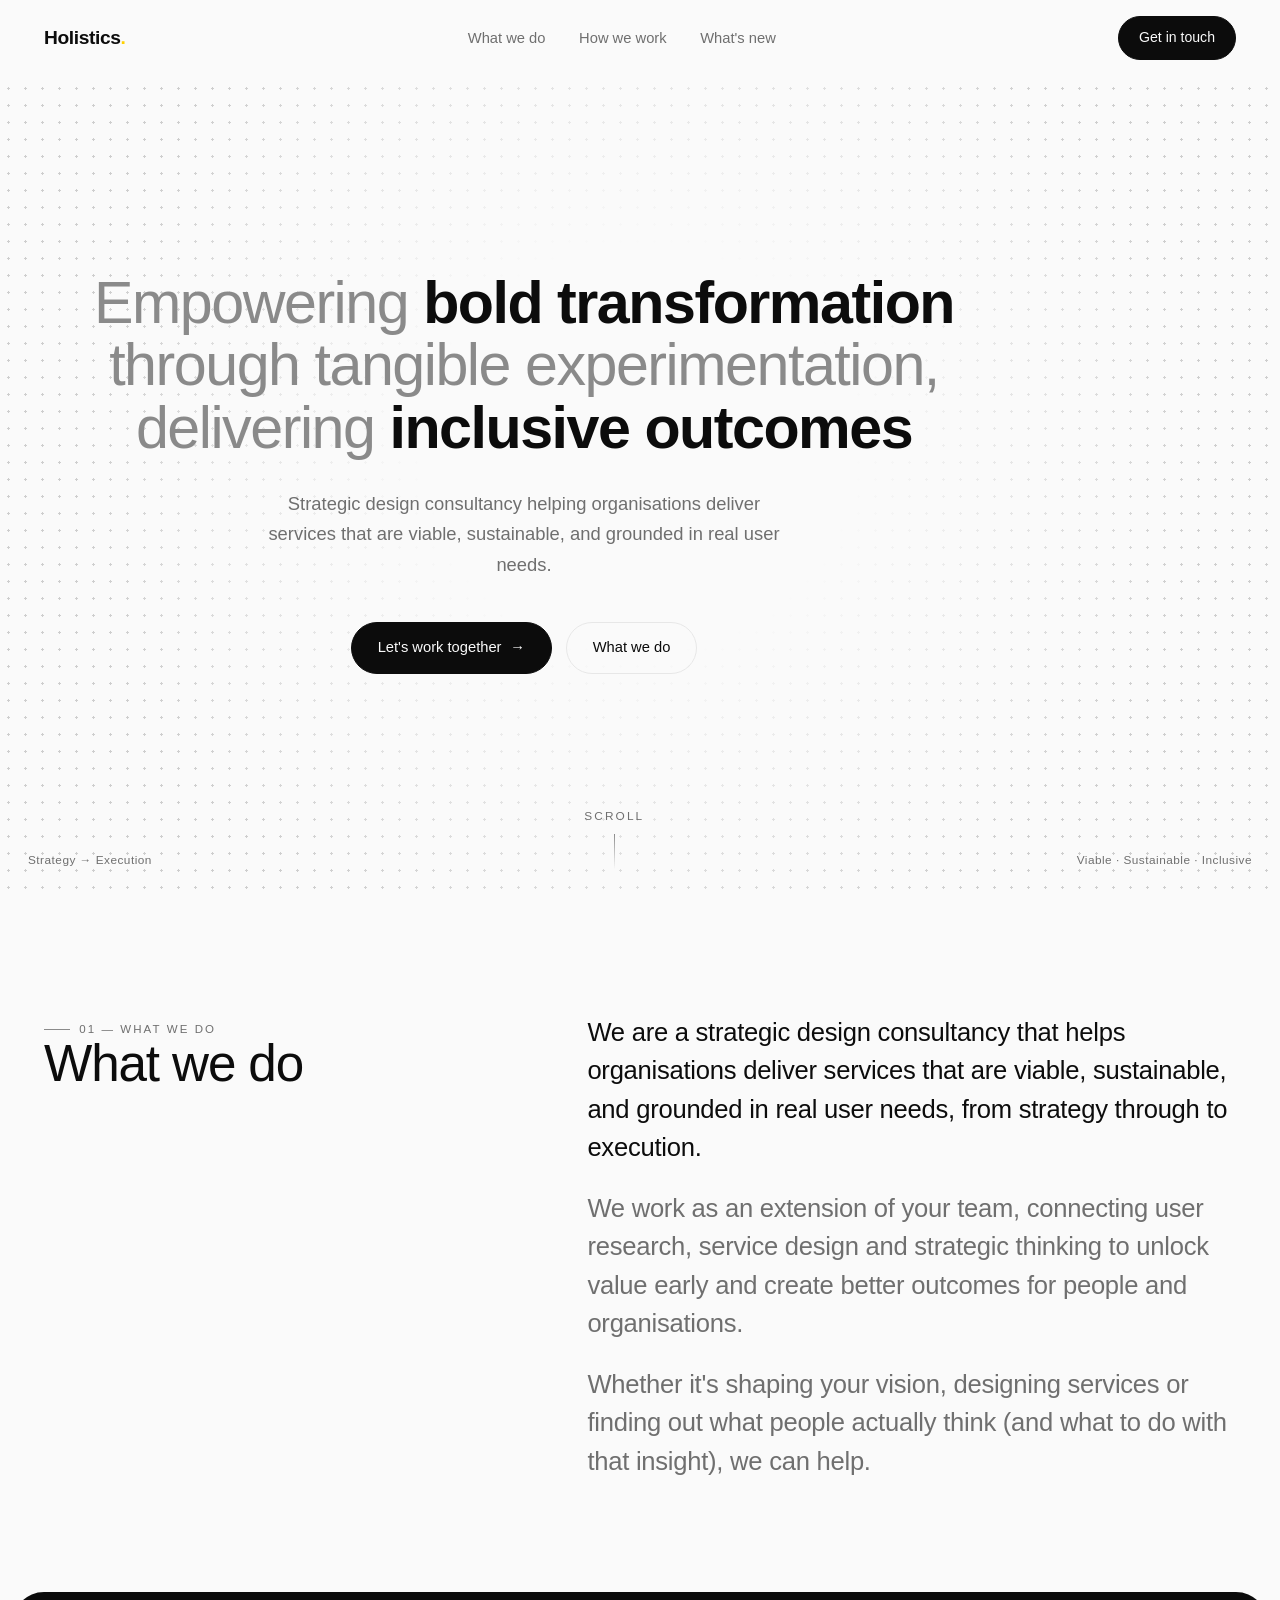
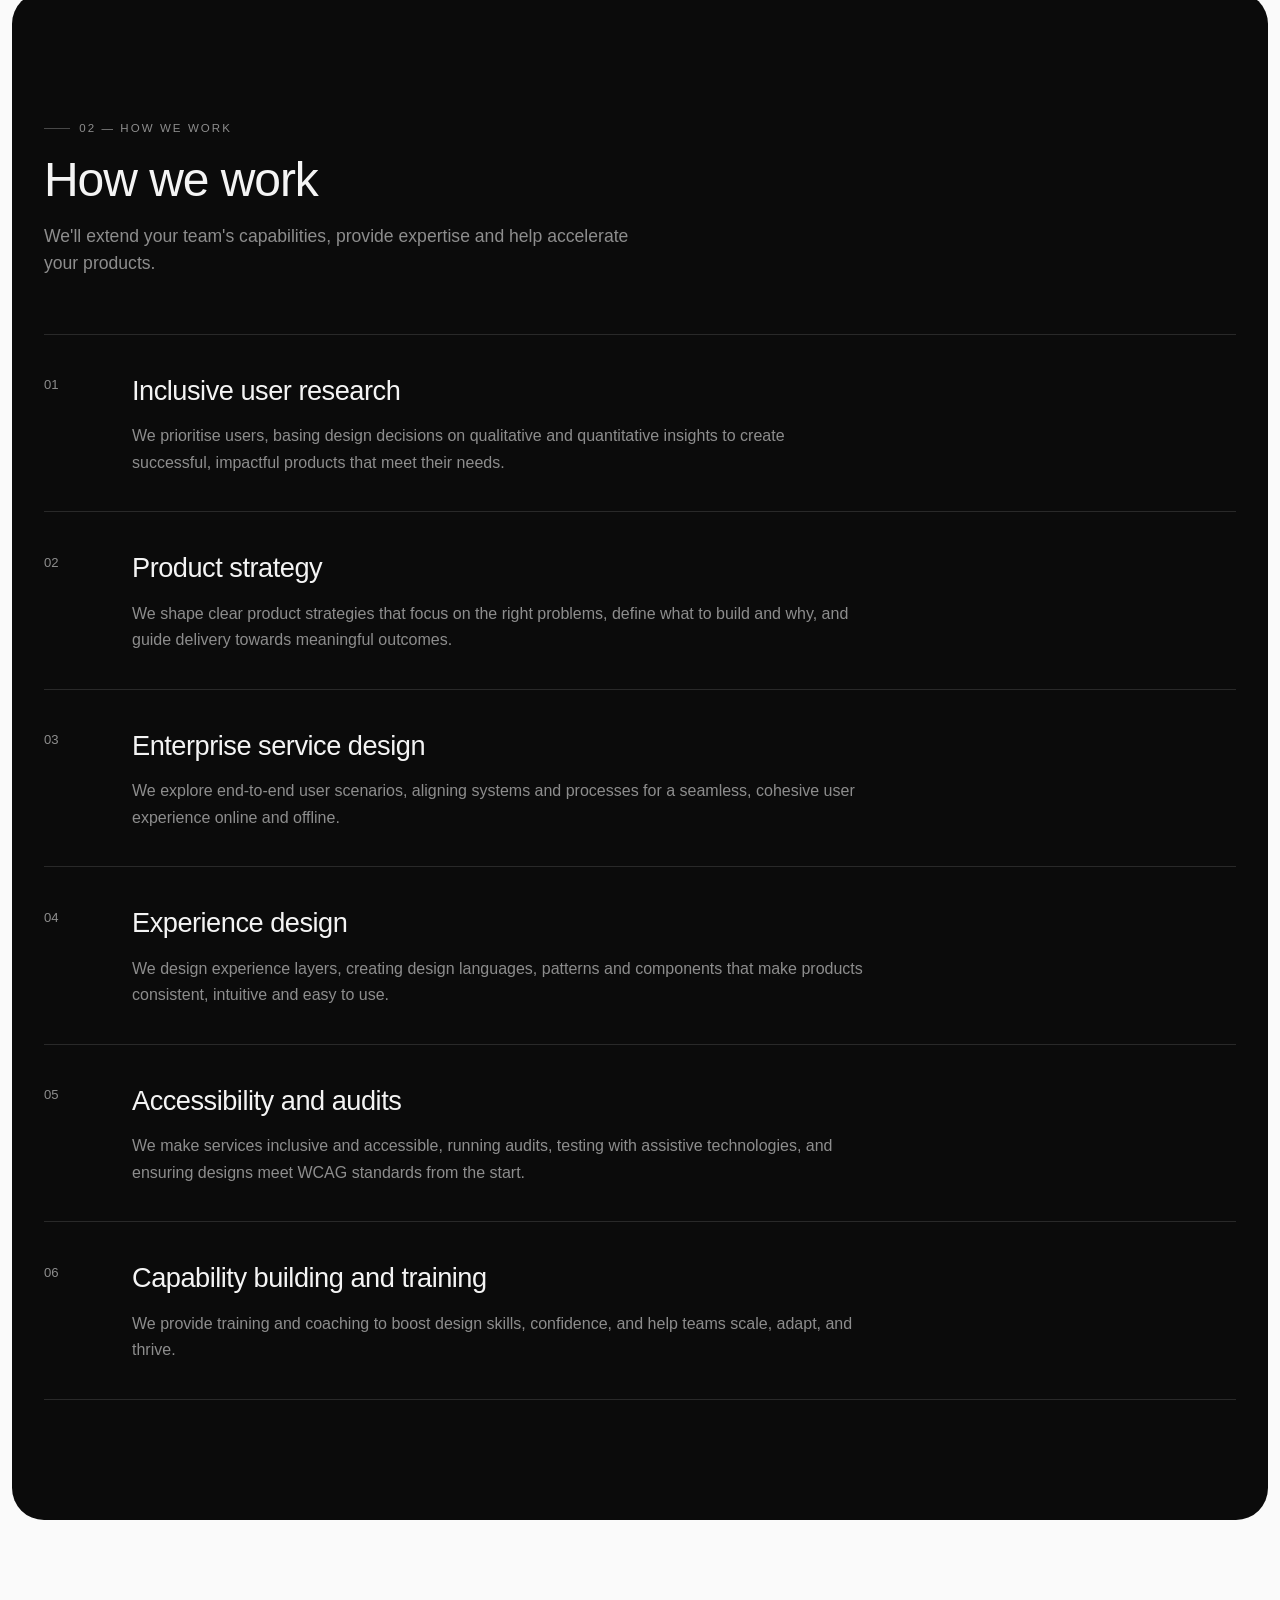
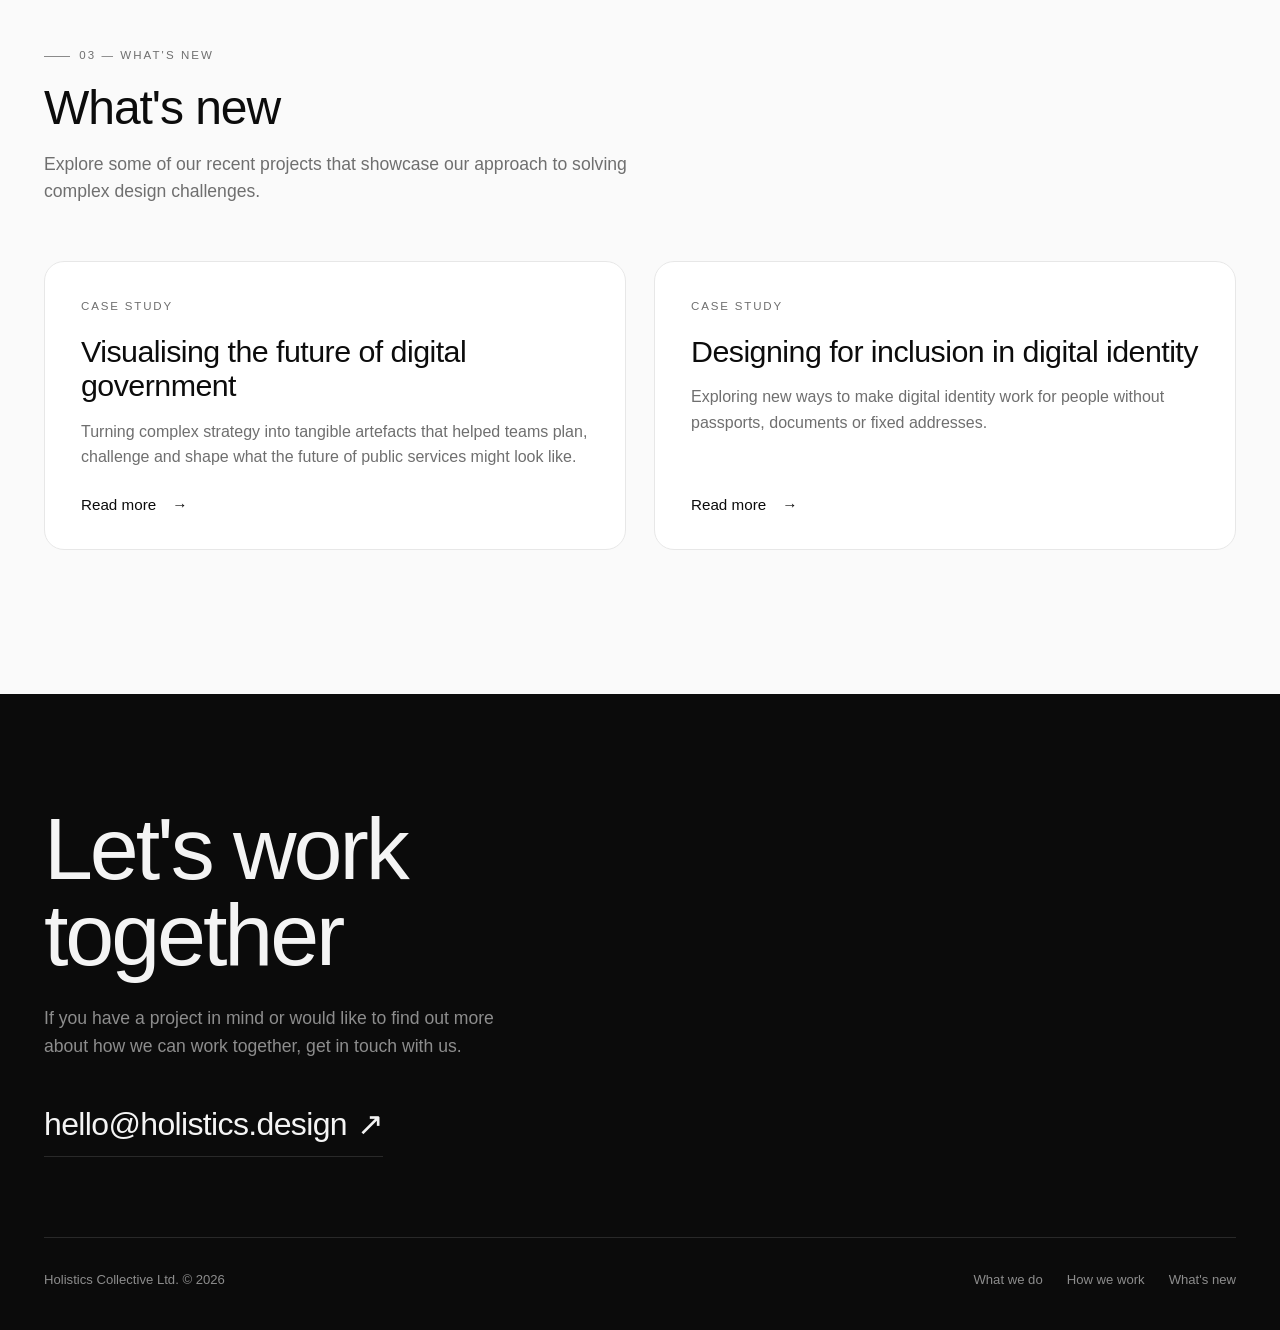
==== index.html @ 6226912d "Improve accessibility to WCAG 2.1 AA - Add main landmark and skip-to-content link; label primary/mob" ====
<!DOCTYPE html>
<html lang="en">
<head>
    <meta charset="UTF-8">
    <meta name="viewport" content="width=device-width, initial-scale=1.0">
    <title>Holistics - Strategic Design Consultancy</title>
    <meta name="description" content="Empowering bold transformation through tangible experimentation, delivering inclusive outcomes. Strategic design consultancy helping organisations deliver viable, sustainable services.">
    <meta name="author" content="Holistics">

    <meta property="og:title" content="Holistics - Strategic Design Consultancy">
    <meta property="og:description" content="Empowering bold transformation through tangible experimentation, delivering inclusive outcomes.">
    <meta property="og:type" content="website">

    <script>document.documentElement.classList.add('js');</script>

    <style>
        :root {
            --bg: #fafafa;
            --fg: #0c0c0c;
            --muted: #6f6f6f;
            --faint: #8a8a8a;
            --line: #e7e7e7;
            --dark: #0b0b0b;
            --dark-fg: #f4f4f4;
            --dark-muted: #8d8d8d;
            --dark-line: rgba(255,255,255,0.12);
            --accent: #ffd100;
            --ease: cubic-bezier(0.22, 1, 0.36, 1);
            --maxw: 78rem;
            --sans: 'Helvetica Neue', Helvetica, Arial, sans-serif;
            --serif: 'Helvetica Neue', Helvetica, Arial, sans-serif;
        }

        * { margin: 0; padding: 0; box-sizing: border-box; }

        html { scroll-behavior: smooth; }

        body {
            font-family: var(--sans);
            background: var(--bg);
            color: var(--fg);
            line-height: 1.55;
            font-optical-sizing: auto;
            -webkit-font-smoothing: antialiased;
            text-rendering: optimizeLegibility;
            overflow-x: hidden;
        }

        h1, h2, h3 { font-optical-sizing: auto; }

        a { color: inherit; text-decoration: none; }

        .wrap {
            width: 100%;
            max-width: var(--maxw);
            margin: 0 auto;
            padding: 0 1.75rem;
        }

        .eyebrow {
            display: inline-flex;
            align-items: center;
            gap: 0.6rem;
            font-size: 0.72rem;
            font-weight: 500;
            letter-spacing: 0.18em;
            text-transform: uppercase;
            color: var(--muted);
        }
        .eyebrow::before {
            content: "";
            width: 1.6rem;
            height: 1px;
            background: var(--faint);
        }

        /* ---------- Buttons ---------- */
        .btn {
            display: inline-flex;
            align-items: center;
            gap: 0.55rem;
            padding: 0.85rem 1.6rem;
            border-radius: 100px;
            font-size: 0.92rem;
            font-weight: 500;
            background: var(--fg);
            color: var(--bg);
            border: 1px solid var(--fg);
            cursor: pointer;
            transition: transform 0.4s var(--ease), background 0.3s var(--ease), color 0.3s var(--ease);
        }
        .btn:hover { transform: translateY(-2px); }
        .btn .arr { transition: transform 0.4s var(--ease); }
        .btn:hover .arr { transform: translateX(4px); }
        .btn--ghost {
            background: transparent;
            color: var(--fg);
            border-color: var(--line);
        }
        .btn--ghost:hover { border-color: var(--fg); }

        /* ---------- Nav ---------- */
        .nav {
            position: sticky;
            top: 0;
            z-index: 50;
            backdrop-filter: saturate(180%) blur(14px);
            -webkit-backdrop-filter: saturate(180%) blur(14px);
            background: rgba(250,250,250,0.72);
            border-bottom: 1px solid transparent;
            transition: border-color 0.3s var(--ease), background 0.3s var(--ease);
        }
        .nav.scrolled { border-bottom-color: var(--line); }
        .nav__inner {
            display: flex;
            align-items: center;
            justify-content: space-between;
            height: 4.75rem;
        }
        .logo {
            font-size: 1.2rem;
            font-weight: 700;
            letter-spacing: -0.02em;
            display: inline-flex;
            align-items: baseline;
        }
        .logo .dot { color: var(--accent); -webkit-text-stroke: 0; }
        .nav__links {
            display: flex;
            gap: 2.1rem;
            align-items: center;
        }
        .nav__links a {
            font-size: 0.92rem;
            color: var(--muted);
            position: relative;
            transition: color 0.25s var(--ease);
        }
        .nav__links a::after {
            content: "";
            position: absolute;
            left: 0; bottom: -5px;
            width: 0; height: 1.5px;
            background: var(--fg);
            transition: width 0.3s var(--ease);
        }
        .nav__links a:hover { color: var(--fg); }
        .nav__links a:hover::after { width: 100%; }

        .nav__cta { padding: 0.62rem 1.25rem; font-size: 0.88rem; }

        .menu-btn {
            display: none;
            flex-direction: column;
            gap: 5px;
            background: none;
            border: none;
            cursor: pointer;
            padding: 6px;
        }
        .menu-btn span { width: 22px; height: 1.5px; background: var(--fg); transition: 0.3s var(--ease); }

        /* ---------- Mobile menu ---------- */
        .m-menu {
            position: fixed;
            inset: 0;
            background: var(--bg);
            z-index: 100;
            padding: 1.5rem 1.75rem;
            display: flex;
            flex-direction: column;
            transform: translateY(-100%);
            transition: transform 0.5s var(--ease);
        }
        .m-menu.open { transform: translateY(0); }
        .m-menu__top { display: flex; justify-content: space-between; align-items: center; height: 3.25rem; }
        .m-menu nav { display: flex; flex-direction: column; gap: 0.4rem; margin-top: 3rem; }
        .m-menu nav a {
            font-size: 2rem;
            font-weight: 600;
            letter-spacing: -0.02em;
            padding: 0.6rem 0;
            border-bottom: 1px solid var(--line);
        }
        .m-menu .btn { margin-top: 2.5rem; align-self: flex-start; }
        .close-btn { background: none; border: none; font-size: 1.6rem; cursor: pointer; line-height: 1; }

        /* ---------- Hero ---------- */
        .hero {
            position: relative;
            min-height: calc(100svh - 4.75rem);
            display: flex;
            flex-direction: column;
            justify-content: center;
            align-items: center;
            text-align: center;
            padding: 4rem 0 6rem;
            overflow: hidden;
        }
        .hero__dots {
            position: absolute;
            inset: -10% 0;
            background-image: radial-gradient(circle at center, rgba(0,0,0,0.55) 1.05px, transparent 1.4px);
            background-size: 17px 17px;
            -webkit-mask-image: radial-gradient(ellipse 54% 66% at 50% 46%, transparent 30%, #000 82%);
            mask-image: radial-gradient(ellipse 54% 66% at 50% 46%, transparent 30%, #000 82%);
            opacity: 0.32;
            animation: drift 24s ease-in-out infinite alternate;
            pointer-events: none;
        }
        @keyframes drift {
            from { transform: scale(1); }
            to { transform: scale(1.06); }
        }
        .hero__inner { position: relative; z-index: 2; max-width: 60rem; }

        .hero h1 {
            font-family: var(--serif);
            font-weight: 300;
            font-size: clamp(2rem, 4.7vw, 3.7rem);
            line-height: 1.05;
            letter-spacing: -0.025em;
            color: var(--faint);
        }
        .hero h1 strong { font-weight: 700; color: var(--fg); }

        .hero__sub {
            margin: 1.9rem auto 0;
            max-width: 34rem;
            font-size: clamp(1rem, 1.5vw, 1.15rem);
            color: var(--muted);
            line-height: 1.65;
        }
        .hero__cta { margin-top: 2.6rem; display: inline-flex; gap: 0.9rem; flex-wrap: wrap; justify-content: center; }

        /* corner annotations */
        .hero__notes {
            position: absolute;
            bottom: 2rem;
            left: 0; right: 0;
            z-index: 2;
            display: flex;
            justify-content: space-between;
            align-items: flex-end;
            font-size: 0.74rem;
            letter-spacing: 0.04em;
            color: var(--muted);
            padding: 0 1.75rem;
        }
        .hero__notes .scroll {
            display: inline-flex;
            flex-direction: column;
            align-items: center;
            gap: 0.5rem;
            text-transform: uppercase;
            letter-spacing: 0.18em;
            color: var(--muted);
        }
        .hero__notes .scroll .line {
            width: 1px; height: 2.2rem;
            background: linear-gradient(var(--faint), transparent);
            animation: scrolly 1.8s ease-in-out infinite;
            transform-origin: top;
        }
        @keyframes scrolly {
            0%, 100% { transform: scaleY(0.4); opacity: 0.4; }
            50% { transform: scaleY(1); opacity: 1; }
        }
        .hero__notes .right { text-align: right; max-width: 13rem; }

        /* ---------- Sections ---------- */
        section { position: relative; }

        .section-head { margin-bottom: 3.5rem; }
        .section-head h2 {
            font-family: var(--serif);
            font-size: clamp(1.9rem, 4vw, 3rem);
            font-weight: 500;
            letter-spacing: -0.022em;
            line-height: 1.05;
            margin-top: 1.1rem;
        }
        .section-head .lead {
            margin-top: 1.1rem;
            font-size: 1.1rem;
            color: var(--muted);
            max-width: 38rem;
        }

        /* What we do — editorial two column */
        .about { padding: 7rem 0; }
        .about__grid {
            display: grid;
            grid-template-columns: 1fr;
            gap: 2.5rem;
        }
        .about__copy { display: flex; flex-direction: column; gap: 1.4rem; }
        .about__copy p {
            font-size: clamp(1.15rem, 2vw, 1.6rem);
            line-height: 1.5;
            font-weight: 400;
            letter-spacing: -0.01em;
            color: var(--fg);
        }
        .about__copy p:not(:first-child) { color: var(--muted); }
        .about__sticky h2 {
            font-family: var(--serif);
            font-size: clamp(2rem, 4.5vw, 3.2rem);
            font-weight: 500;
            letter-spacing: -0.022em;
            line-height: 1.02;
        }

        /* How we work — dark */
        .work {
            background: var(--dark);
            color: var(--dark-fg);
            padding: 7.5rem 0;
            border-radius: 2rem;
            margin: 0 0.75rem;
        }
        .work .eyebrow { color: var(--dark-muted); }
        .work .eyebrow::before { background: rgba(255,255,255,0.25); }
        .work .section-head .lead { color: var(--dark-muted); }
        .work-grid {
            display: grid;
            grid-template-columns: 1fr;
            border-top: 1px solid var(--dark-line);
        }
        .work-item {
            padding: 2.2rem 0;
            border-bottom: 1px solid var(--dark-line);
            display: grid;
            grid-template-columns: auto 1fr;
            gap: 1.2rem 2rem;
            align-items: start;
            transition: padding-left 0.4s var(--ease);
        }
        .work-item .num {
            font-size: 0.82rem;
            font-weight: 500;
            color: var(--dark-muted);
            font-variant-numeric: tabular-nums;
            padding-top: 0.35rem;
        }
        .work-item h3 {
            font-family: var(--serif);
            font-size: clamp(1.3rem, 2.2vw, 1.7rem);
            font-weight: 500;
            letter-spacing: -0.018em;
        }
        .work-item p {
            color: var(--dark-muted);
            margin-top: 0.7rem;
            max-width: 46rem;
            font-size: 1rem;
            line-height: 1.65;
        }
        .work-item:hover { padding-left: 0.8rem; }
        .work-item:hover h3 { color: var(--accent); }

        /* What's new */
        .news { padding: 7.5rem 0; }
        .cards {
            display: grid;
            grid-template-columns: 1fr;
            gap: 1.5rem;
        }
        .card {
            border: 1px solid var(--line);
            border-radius: 1.25rem;
            padding: 2.25rem;
            background: #fff;
            cursor: pointer;
            transition: transform 0.45s var(--ease), border-color 0.3s var(--ease), box-shadow 0.45s var(--ease);
            display: flex;
            flex-direction: column;
            min-height: 17rem;
        }
        .card:hover {
            transform: translateY(-4px);
            border-color: #d2d2d2;
            box-shadow: 0 22px 50px -28px rgba(0,0,0,0.28);
        }
        .card .tag {
            font-size: 0.72rem;
            letter-spacing: 0.16em;
            text-transform: uppercase;
            color: var(--muted);
        }
        .card h3 {
            font-family: var(--serif);
            font-size: clamp(1.45rem, 2.4vw, 1.9rem);
            font-weight: 500;
            letter-spacing: -0.018em;
            line-height: 1.14;
            margin-top: 1.1rem;
        }
        .card p {
            color: var(--muted);
            margin-top: 1rem;
            line-height: 1.6;
            flex: 1;
        }
        .card .more {
            display: inline-flex;
            align-items: center;
            gap: 0.5rem;
            margin-top: 1.6rem;
            font-weight: 500;
            font-size: 0.95rem;
            align-self: flex-start;
            background: none;
            border: 0;
            padding: 0;
            font-family: inherit;
            color: inherit;
            cursor: pointer;
        }
        .card .more .arr { transition: transform 0.4s var(--ease); }
        .card:hover .more .arr { transform: translateX(5px); }

        /* Footer */
        .footer {
            background: var(--dark);
            color: var(--dark-fg);
            padding: 7rem 0 2.5rem;
            margin-top: 1.5rem;
        }
        .footer__cta h2 {
            font-family: var(--serif);
            font-size: clamp(2.6rem, 7vw, 5.5rem);
            font-weight: 500;
            letter-spacing: -0.035em;
            line-height: 0.98;
        }
        .footer__desc {
            margin-top: 1.6rem;
            max-width: 30rem;
            color: var(--dark-muted);
            font-size: 1.1rem;
            line-height: 1.6;
        }
        .footer__email {
            display: inline-flex;
            align-items: center;
            gap: 0.6rem;
            margin-top: 2.5rem;
            font-size: clamp(1.3rem, 3vw, 2rem);
            font-weight: 500;
            letter-spacing: -0.02em;
            border-bottom: 1px solid var(--dark-line);
            padding-bottom: 0.4rem;
            transition: border-color 0.3s var(--ease), color 0.3s var(--ease);
        }
        .footer__email:hover { border-color: var(--accent); color: var(--accent); }
        .footer__email .arr { transition: transform 0.4s var(--ease); }
        .footer__email:hover .arr { transform: translate(4px,-4px); }
        .footer__bottom {
            margin-top: 5rem;
            padding-top: 2rem;
            border-top: 1px solid var(--dark-line);
            display: flex;
            justify-content: space-between;
            align-items: center;
            flex-wrap: wrap;
            gap: 1rem;
            font-size: 0.82rem;
            color: var(--dark-muted);
        }
        .footer__bottom nav { display: flex; gap: 1.5rem; }
        .footer__bottom nav a:hover { color: var(--dark-fg); }

        /* ---------- Modal ---------- */
        .modal {
            position: fixed;
            inset: 0;
            z-index: 200;
            background: rgba(250,250,250,0.6);
            backdrop-filter: blur(8px);
            -webkit-backdrop-filter: blur(8px);
            opacity: 0;
            visibility: hidden;
            transition: opacity 0.4s var(--ease), visibility 0s linear 0.4s;
            overflow-y: auto;
        }
        .modal.open {
            opacity: 1;
            visibility: visible;
            transition: opacity 0.4s var(--ease), visibility 0s linear 0s;
        }
        .modal__panel {
            background: var(--bg);
            min-height: 100%;
            transform: translateY(24px);
            transition: transform 0.5s var(--ease);
        }
        .modal.open .modal__panel { transform: translateY(0); }
        .modal__bar {
            position: sticky;
            top: 0;
            display: flex;
            justify-content: space-between;
            align-items: center;
            padding: 1.5rem 1.75rem;
            background: rgba(250,250,250,0.85);
            backdrop-filter: blur(10px);
            -webkit-backdrop-filter: blur(10px);
            border-bottom: 1px solid var(--line);
            z-index: 2;
        }
        .modal__bar .label { font-size: 0.78rem; letter-spacing: 0.16em; text-transform: uppercase; color: var(--muted); }
        .modal__close {
            display: inline-flex;
            align-items: center;
            gap: 0.5rem;
            background: none;
            border: 1px solid var(--line);
            border-radius: 100px;
            padding: 0.5rem 1rem;
            font-size: 0.85rem;
            cursor: pointer;
            transition: border-color 0.25s var(--ease);
        }
        .modal__close:hover { border-color: var(--fg); }
        .modal__body {
            max-width: 44rem;
            margin: 0 auto;
            padding: 4rem 1.75rem 6rem;
        }
        .modal__body h2 {
            font-family: var(--serif);
            font-size: clamp(2rem, 5vw, 3rem);
            font-weight: 500;
            letter-spacing: -0.022em;
            line-height: 1.05;
            margin-bottom: 2.5rem;
        }
        .modal__body h6 {
            font-size: 0.78rem;
            font-weight: 600;
            letter-spacing: 0.14em;
            text-transform: uppercase;
            color: var(--muted);
            margin-top: 2.5rem;
            margin-bottom: 0.7rem;
        }
        .modal__body p {
            font-size: 1.08rem;
            line-height: 1.7;
            margin-bottom: 1rem;
            color: #2a2a2a;
        }
        .modal__body ul { margin: 1rem 0; padding-left: 1.2rem; }
        .modal__body li { font-size: 1.08rem; line-height: 1.7; margin-bottom: 0.6rem; color: #2a2a2a; }
        .modal__body strong { color: var(--fg); }

        body.lock { overflow: hidden; }

        /* ---------- Reveal animation ---------- */
        .reveal { transition: opacity 0.9s var(--ease), transform 0.9s var(--ease); }
        .js .reveal.in { opacity: 1; transform: none; }
        .reveal[data-d="1"] { transition-delay: 0.08s; }
        .reveal[data-d="2"] { transition-delay: 0.16s; }
        .reveal[data-d="3"] { transition-delay: 0.24s; }
        .reveal[data-d="4"] { transition-delay: 0.32s; }

        /* ---------- Responsive ---------- */
        @media (min-width: 760px) {
            .about__grid { grid-template-columns: 0.85fr 1.15fr; gap: 4rem; }
            .about__sticky { position: sticky; top: 7rem; align-self: start; }
            .work-item { grid-template-columns: 3.5rem 1fr; }
            .cards { grid-template-columns: 1fr 1fr; gap: 1.75rem; }
        }
        @media (max-width: 759px) {
            .nav__links { display: none; }
            .nav__cta { display: none; }
            .menu-btn { display: flex; }
            .hero__notes .left, .hero__notes .right { display: none; }
            .work { border-radius: 1.25rem; margin: 0 0.5rem; }
        }

        @media (prefers-reduced-motion: reduce) {
            *, *::before, *::after { animation: none !important; transition: none !important; }
            .reveal, .js .reveal { opacity: 1 !important; transform: none !important; }
            html { scroll-behavior: auto; }
        }

        /* ---------- Accessibility ---------- */
        /* Reveal only hides content when JS is present to un-hide it */
        .js .reveal { opacity: 0; transform: translateY(22px); }

        /* Visible focus indicator for keyboard users */
        a:focus-visible,
        button:focus-visible,
        [tabindex]:focus-visible {
            outline: 2px solid var(--fg);
            outline-offset: 3px;
            border-radius: 3px;
        }
        .work :focus-visible,
        .footer :focus-visible { outline-color: var(--dark-fg); }
        main:focus { outline: none; }

        /* Skip link */
        .skip-link {
            position: fixed;
            top: 0.75rem;
            left: 0.75rem;
            z-index: 300;
            background: var(--fg);
            color: var(--bg);
            padding: 0.7rem 1.1rem;
            border-radius: 100px;
            font-size: 0.9rem;
            font-weight: 500;
            transform: translateY(-150%);
            transition: transform 0.25s var(--ease);
        }
        .skip-link:focus-visible { transform: translateY(0); outline-offset: 2px; }

        /* Visually hidden but available to assistive tech */
        .visually-hidden {
            position: absolute;
            width: 1px; height: 1px;
            padding: 0; margin: -1px;
            overflow: hidden;
            clip: rect(0 0 0 0);
            white-space: nowrap;
            border: 0;
        }

        [inert] { pointer-events: none; }
    </style>
</head>
<body>
    <a class="skip-link" href="#main">Skip to content</a>

    <!-- Nav -->
    <header class="nav" id="nav">
        <div class="wrap nav__inner">
            <a href="#" class="logo" aria-label="Holistics — home">Holistics<span class="dot" aria-hidden="true">.</span></a>
            <nav class="nav__links" aria-label="Primary">
                <a href="#what-we-do">What we do</a>
                <a href="#how-we-work">How we work</a>
                <a href="#whats-new">What's new</a>
                <!-- <a href="/careers/mobile-engineer/">Careers</a> -->
            </nav>
            <a href="#contact" class="btn nav__cta">Get in touch</a>
            <button class="menu-btn" aria-label="Open menu" onclick="toggleMenu(true)">
                <span></span><span></span><span></span>
            </button>
        </div>
    </header>

    <!-- Mobile menu -->
    <div class="m-menu" id="mMenu">
        <div class="m-menu__top">
            <a href="#" class="logo" onclick="toggleMenu(false)" aria-label="Holistics — home">Holistics<span class="dot" aria-hidden="true">.</span></a>
            <button class="close-btn" aria-label="Close menu" onclick="toggleMenu(false)"><span aria-hidden="true">&times;</span></button>
        </div>
        <nav aria-label="Mobile">
            <a href="#what-we-do" onclick="toggleMenu(false)">What we do</a>
            <a href="#how-we-work" onclick="toggleMenu(false)">How we work</a>
            <a href="#whats-new" onclick="toggleMenu(false)">What's new</a>
            <!-- <a href="/careers/mobile-engineer/" onclick="toggleMenu(false)">Careers</a> -->
        </nav>
        <a href="#contact" class="btn" onclick="toggleMenu(false)">Get in touch</a>
    </div>

    <main id="main" tabindex="-1">
    <!-- Hero -->
    <section class="hero">
        <div class="hero__dots" aria-hidden="true"></div>
        <div class="wrap">
            <div class="hero__inner">
                <h1 class="reveal in">Empowering <strong>bold transformation</strong> through tangible experimentation, delivering <strong>inclusive outcomes</strong></h1>
                <p class="hero__sub reveal in" data-d="1">Strategic design consultancy helping organisations deliver services that are viable, sustainable, and grounded in real user needs.</p>
                <div class="hero__cta reveal in" data-d="2">
                    <a href="#contact" class="btn">Let's work together <span class="arr" aria-hidden="true">&rarr;</span></a>
                    <a href="#what-we-do" class="btn btn--ghost">What we do</a>
                </div>
            </div>
        </div>
        <div class="hero__notes" aria-hidden="true">
            <span class="left">Strategy&nbsp;&rarr;&nbsp;Execution</span>
            <span class="scroll">scroll<span class="line"></span></span>
            <span class="right">Viable&nbsp;·&nbsp;Sustainable&nbsp;·&nbsp;Inclusive</span>
        </div>
    </section>

    <!-- What we do -->
    <section id="what-we-do" class="about">
        <div class="wrap">
            <div class="about__grid">
                <div class="about__sticky reveal">
                    <span class="eyebrow">01 — What we do</span>
                    <h2>What we do</h2>
                </div>
                <div class="about__copy reveal" data-d="1">
                    <p>We are a strategic design consultancy that helps organisations deliver services that are viable, sustainable, and grounded in real user needs, from strategy through to execution.</p>
                    <p>We work as an extension of your team, connecting user research, service design and strategic thinking to unlock value early and create better outcomes for people and organisations.</p>
                    <p>Whether it's shaping your vision, designing services or finding out what people actually think (and what to do with that insight), we can help.</p>
                </div>
            </div>
        </div>
    </section>

    <!-- How we work -->
    <section id="how-we-work">
        <div class="work">
            <div class="wrap">
                <div class="section-head reveal">
                    <span class="eyebrow">02 — How we work</span>
                    <h2>How we work</h2>
                    <p class="lead">We'll extend your team's capabilities, provide expertise and help accelerate your products.</p>
                </div>

                <div class="work-grid">
                    <article class="work-item reveal">
                        <span class="num">01</span>
                        <div>
                            <h3>Inclusive user research</h3>
                            <p>We prioritise users, basing design decisions on qualitative and quantitative insights to create successful, impactful products that meet their needs.</p>
                        </div>
                    </article>
                    <article class="work-item reveal">
                        <span class="num">02</span>
                        <div>
                            <h3>Product strategy</h3>
                            <p>We shape clear product strategies that focus on the right problems, define what to build and why, and guide delivery towards meaningful outcomes.</p>
                        </div>
                    </article>
                    <article class="work-item reveal">
                        <span class="num">03</span>
                        <div>
                            <h3>Enterprise service design</h3>
                            <p>We explore end-to-end user scenarios, aligning systems and processes for a seamless, cohesive user experience online and offline.</p>
                        </div>
                    </article>
                    <article class="work-item reveal">
                        <span class="num">04</span>
                        <div>
                            <h3>Experience design</h3>
                            <p>We design experience layers, creating design languages, patterns and components that make products consistent, intuitive and easy to use.</p>
                        </div>
                    </article>
                    <article class="work-item reveal">
                        <span class="num">05</span>
                        <div>
                            <h3>Accessibility and audits</h3>
                            <p>We make services inclusive and accessible, running audits, testing with assistive technologies, and ensuring designs meet WCAG standards from the start.</p>
                        </div>
                    </article>
                    <article class="work-item reveal">
                        <span class="num">06</span>
                        <div>
                            <h3>Capability building and training</h3>
                            <p>We provide training and coaching to boost design skills, confidence, and help teams scale, adapt, and thrive.</p>
                        </div>
                    </article>
                </div>
            </div>
        </div>
    </section>

    <!-- What's new -->
    <section id="whats-new" class="news">
        <div class="wrap">
            <div class="section-head reveal">
                <span class="eyebrow">03 — What's new</span>
                <h2>What's new</h2>
                <p class="lead">Explore some of our recent projects that showcase our approach to solving complex design challenges.</p>
            </div>

            <div class="cards">
                <article class="card reveal" data-modal="modal1">
                    <span class="tag">Case study</span>
                    <h3>Visualising the future of digital government</h3>
                    <p>Turning complex strategy into tangible artefacts that helped teams plan, challenge and shape what the future of public services might look like.</p>
                    <button type="button" class="more" data-modal="modal1" aria-haspopup="dialog">Read more<span class="visually-hidden"> about Visualising the future of digital government</span> <span class="arr" aria-hidden="true">&rarr;</span></button>
                </article>

                <article class="card reveal" data-d="1" data-modal="modal3">
                    <span class="tag">Case study</span>
                    <h3>Designing for inclusion in digital identity</h3>
                    <p>Exploring new ways to make digital identity work for people without passports, documents or fixed addresses.</p>
                    <button type="button" class="more" data-modal="modal3" aria-haspopup="dialog">Read more<span class="visually-hidden"> about Designing for inclusion in digital identity</span> <span class="arr" aria-hidden="true">&rarr;</span></button>
                </article>
            </div>
        </div>
    </section>
    </main>

    <!-- Footer -->
    <footer id="contact" class="footer">
        <div class="wrap">
            <div class="footer__cta reveal">
                <h2>Let's work<br>together</h2>
                <p class="footer__desc">If you have a project in mind or would like to find out more about how we can work together, get in touch with us.</p>
                <a href="mailto:hello@holistics.design" class="footer__email">hello@holistics.design <span class="arr" aria-hidden="true">&#8599;</span></a>
            </div>
            <div class="footer__bottom">
                <p>Holistics Collective Ltd. © 2026</p>
                <nav aria-label="Footer">
                    <a href="#what-we-do">What we do</a>
                    <a href="#how-we-work">How we work</a>
                    <a href="#whats-new">What's new</a>
                    <!-- <a href="/careers/mobile-engineer/">Careers</a> -->
                </nav>
            </div>
        </div>
    </footer>

    <!-- Modal 1 -->
    <div class="modal" id="modal1" role="dialog" aria-modal="true" aria-labelledby="modal1-title">
        <div class="modal__panel">
            <div class="modal__bar">
                <span class="label">Case study</span>
                <button class="modal__close" onclick="closeModal()">Close <span aria-hidden="true">&times;</span></button>
            </div>
            <div class="modal__body">
                <h2 id="modal1-title">Visualising the future of digital government</h2>

                <h6>The client</h6>
                <p>A central government programme needed to communicate a bold, long-term vision for the future of digital public services.</p>

                <h6>The challenge</h6>
                <p>The challenge wasn't just about strategy, it was about making complexity visible, so teams could align, challenge, and build on it.</p>

                <h6>Our approach</h6>
                <p>Working as part of a multidisciplinary team, we helped bring this vision to life through a series of artefacts designed to provoke conversation and shape thinking. We combined systems thinking, service design, and visual storytelling to explore how digital government might better serve people, particularly at the joins between services.</p>
                <p>Through cycles of researching, sketching and prototyping, we illustrated what key components of a modern service landscape could look like. We made space for teams to interrogate assumptions, explore alternative futures, and identify the organisational and technical shifts required to get there.</p>
                <p>Crucially, we didn't work in isolation. We co-created the work in a shared space where feedback flowed freely, from colleagues across departments to advisory groups and senior leaders. Visuals became tools for engagement, inviting discussion, fostering alignment, and making abstract concepts feel actionable.</p>

                <h6>The outcome</h6>
                <p>This work helped move strategic thinking from paper to practice, setting the stage for deeper conversations about delivery, capability, and the future shape of digital government.</p>
            </div>
        </div>
    </div>

    <!-- Modal 3 -->
    <div class="modal" id="modal3" role="dialog" aria-modal="true" aria-labelledby="modal3-title">
        <div class="modal__panel">
            <div class="modal__bar">
                <span class="label">Case study</span>
                <button class="modal__close" onclick="closeModal()">Close <span aria-hidden="true">&times;</span></button>
            </div>
            <div class="modal__body">
                <h2 id="modal3-title">Designing for inclusion in digital identity</h2>

                <h6>The Client</h6>
                <p>A cross-government programme responsible for developing a secure digital identity platform to support access to public services.</p>

                <h6>The Challenge</h6>
                <p>Many people in the UK struggle to prove their identity online, especially those without a passport, driving licence, or fixed address. These aren't edge cases: at national scale, even a 1% exclusion rate leaves hundreds of thousands of people locked out of essential services. The team needed to understand who was being excluded and design ways to make the service more inclusive, without compromising on trust, usability or security.</p>

                <h6>Our Approach</h6>
                <p>We worked as part of a multidisciplinary team to explore identity inclusion through user research and rapid experimentation. Starting with a discovery, we focused on groups with low digital confidence or limited access to formal ID. We tested attitudes toward alternative documents like birth certificates and explored mental models of identity verification.</p>
                <p>From this, we identified five promising areas to prototype, ranging from banking data and benefits records to digital vouching. Each was tested in time-boxed experiments designed to quickly assess feasibility, comfort, and risk.</p>

                <h6>The Solution</h6>
                <p>We developed three high-potential solutions:</p>
                <ul>
                    <li><strong>Digital vouching</strong> – enabling someone trusted to verify your identity</li>
                    <li><strong>Security questions</strong> – using personal questions tied to known data</li>
                    <li><strong>Joining up government data</strong> – creating more inclusive identity pathways</li>
                </ul>

                <h6>The Outcome</h6>
                <p>This work directly informed service design decisions and helped shape a more inclusive roadmap. It also supported proposals for legislative changes to unlock secure data-sharing, ensuring more people can access services online, while maintaining user consent and privacy at the core.</p>
            </div>
        </div>
    </div>

    <script>
        // Element to restore focus to after an overlay closes
        let lastFocused = null;
        const mMenu = document.getElementById('mMenu');

        // Make everything except the open overlay inert (removed from tab order + AT)
        function setBackgroundInert(on, except) {
            ['#nav', '#main', '.footer', '#mMenu'].forEach(sel => {
                const el = document.querySelector(sel);
                if (el && el !== except) el.inert = on;
            });
        }

        // Mobile menu
        function toggleMenu(open) {
            mMenu.classList.toggle('open', open);
            document.body.classList.toggle('lock', open);
            if (open) {
                lastFocused = document.activeElement;
                const firstLink = mMenu.querySelector('a[href], button');
                if (firstLink) firstLink.focus();   // move focus in first...
                setBackgroundInert(true, mMenu);     // ...then inert the background
            } else {
                setBackgroundInert(false);
                if (lastFocused) lastFocused.focus();
            }
        }

        // Nav border on scroll
        const nav = document.getElementById('nav');
        const onScroll = () => nav.classList.toggle('scrolled', window.scrollY > 12);
        onScroll();
        window.addEventListener('scroll', onScroll, { passive: true });

        // Modals
        function openModal(id) {
            const m = document.getElementById(id);
            if (!m) return;
            lastFocused = document.activeElement;
            m.classList.add('open');
            document.body.classList.add('lock');
            void m.offsetHeight;              // flush so visibility:visible applies now
            const close = m.querySelector('.modal__close');
            if (close) close.focus();         // move focus in first...
            setBackgroundInert(true, m);       // ...then remove the rest from tab order
        }
        function closeModal() {
            const open = document.querySelector('.modal.open');
            if (!open) return;
            open.classList.remove('open');
            document.body.classList.remove('lock');
            setBackgroundInert(false);
            if (lastFocused && lastFocused.focus) lastFocused.focus();
        }
        document.querySelectorAll('[data-modal]').forEach(el => {
            el.addEventListener('click', e => {
                if (el.tagName === 'BUTTON') e.stopPropagation();
                openModal(el.dataset.modal);
            });
        });
        // Close when clicking the backdrop (outside the panel)
        document.querySelectorAll('.modal').forEach(m => {
            m.addEventListener('click', e => { if (e.target === m) closeModal(); });
        });

        // Escape closes the open overlay (modal first, then menu)
        document.addEventListener('keydown', e => {
            if (e.key !== 'Escape') return;
            if (document.querySelector('.modal.open')) closeModal();
            else if (mMenu.classList.contains('open')) toggleMenu(false);
        });

        // Keep Tab focus inside the open overlay
        document.addEventListener('keydown', e => {
            if (e.key !== 'Tab') return;
            const overlay = document.querySelector('.modal.open') ||
                (mMenu.classList.contains('open') ? mMenu : null);
            if (!overlay) return;
            const f = overlay.querySelectorAll('a[href], button:not([disabled]), [tabindex]:not([tabindex="-1"])');
            if (!f.length) return;
            const first = f[0], last = f[f.length - 1];
            if (e.shiftKey && document.activeElement === first) { e.preventDefault(); last.focus(); }
            else if (!e.shiftKey && document.activeElement === last) { e.preventDefault(); first.focus(); }
        });

        // Reveal on scroll
        const io = new IntersectionObserver((entries) => {
            entries.forEach(en => {
                if (en.isIntersecting) { en.target.classList.add('in'); io.unobserve(en.target); }
            });
        }, { threshold: 0.12, rootMargin: '0px 0px -8% 0px' });
        document.querySelectorAll('.reveal:not(.in)').forEach(el => io.observe(el));
    </script>
</body>
</html>
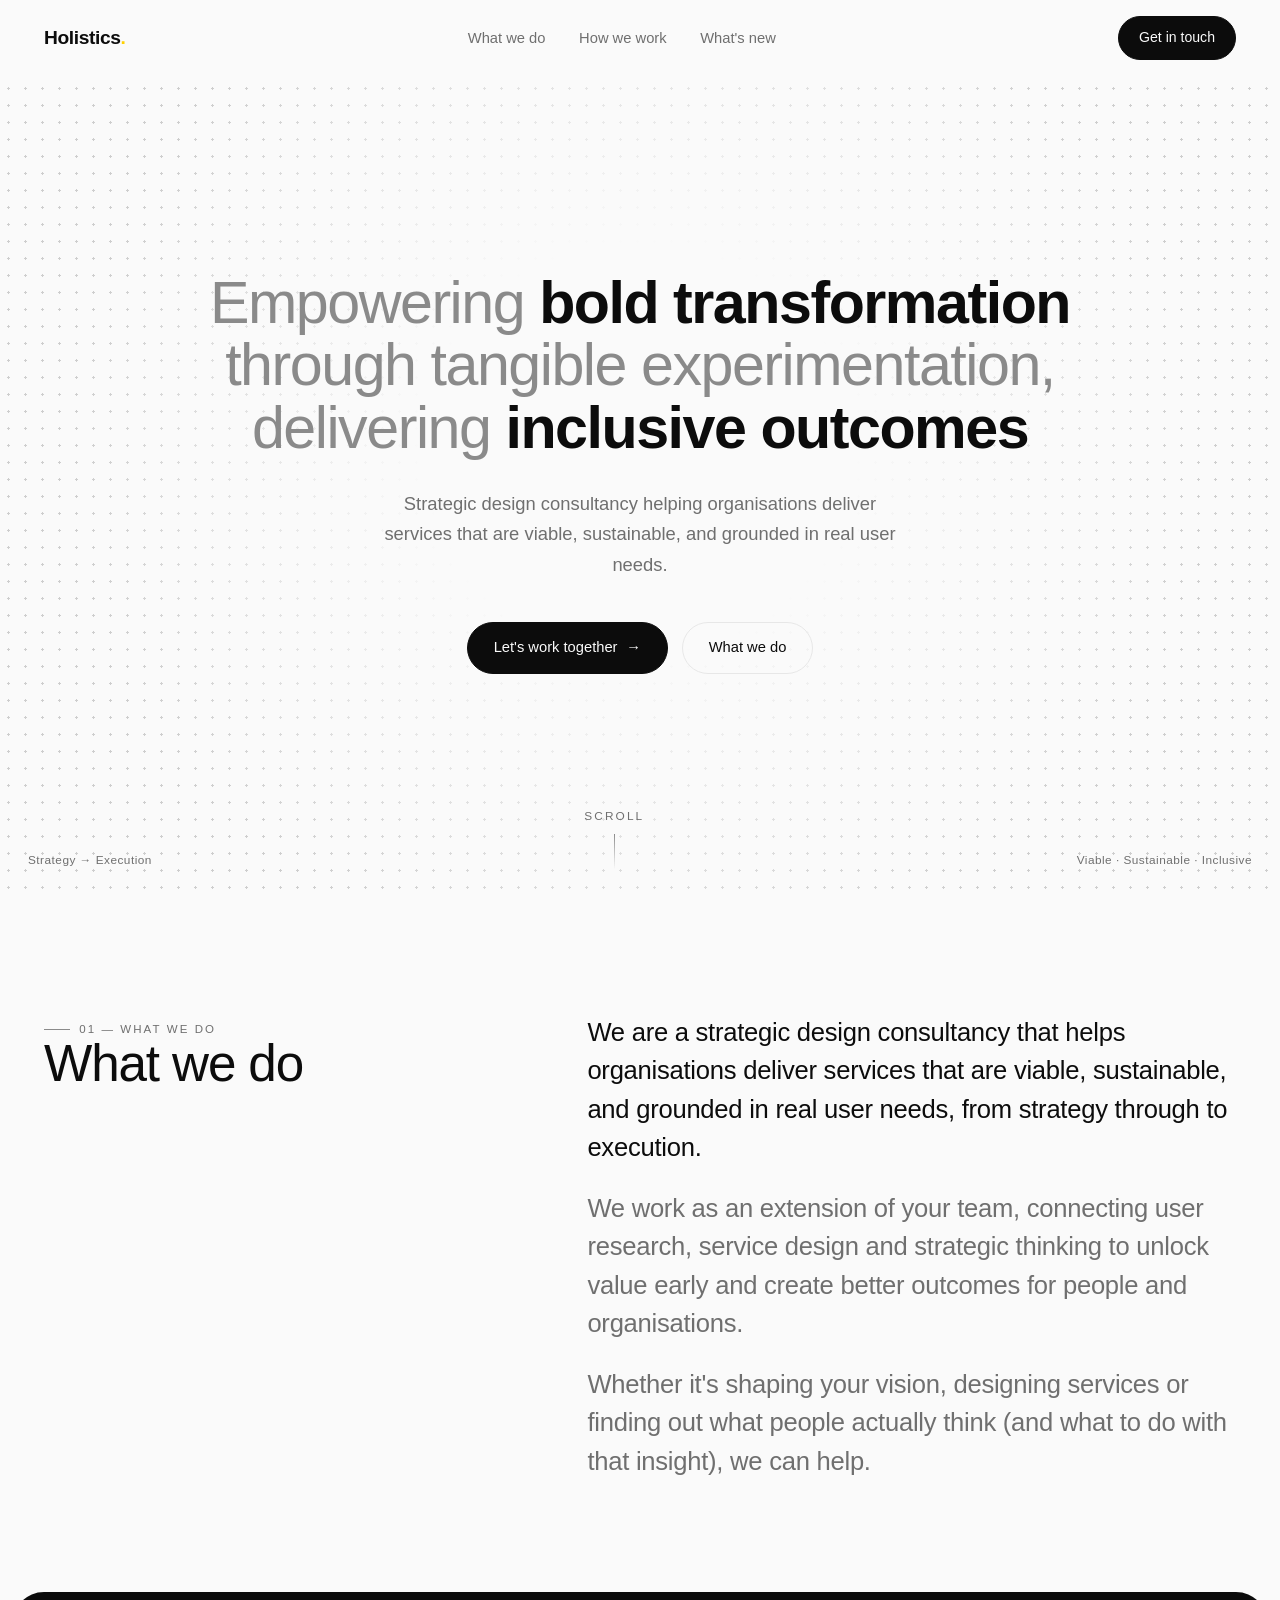
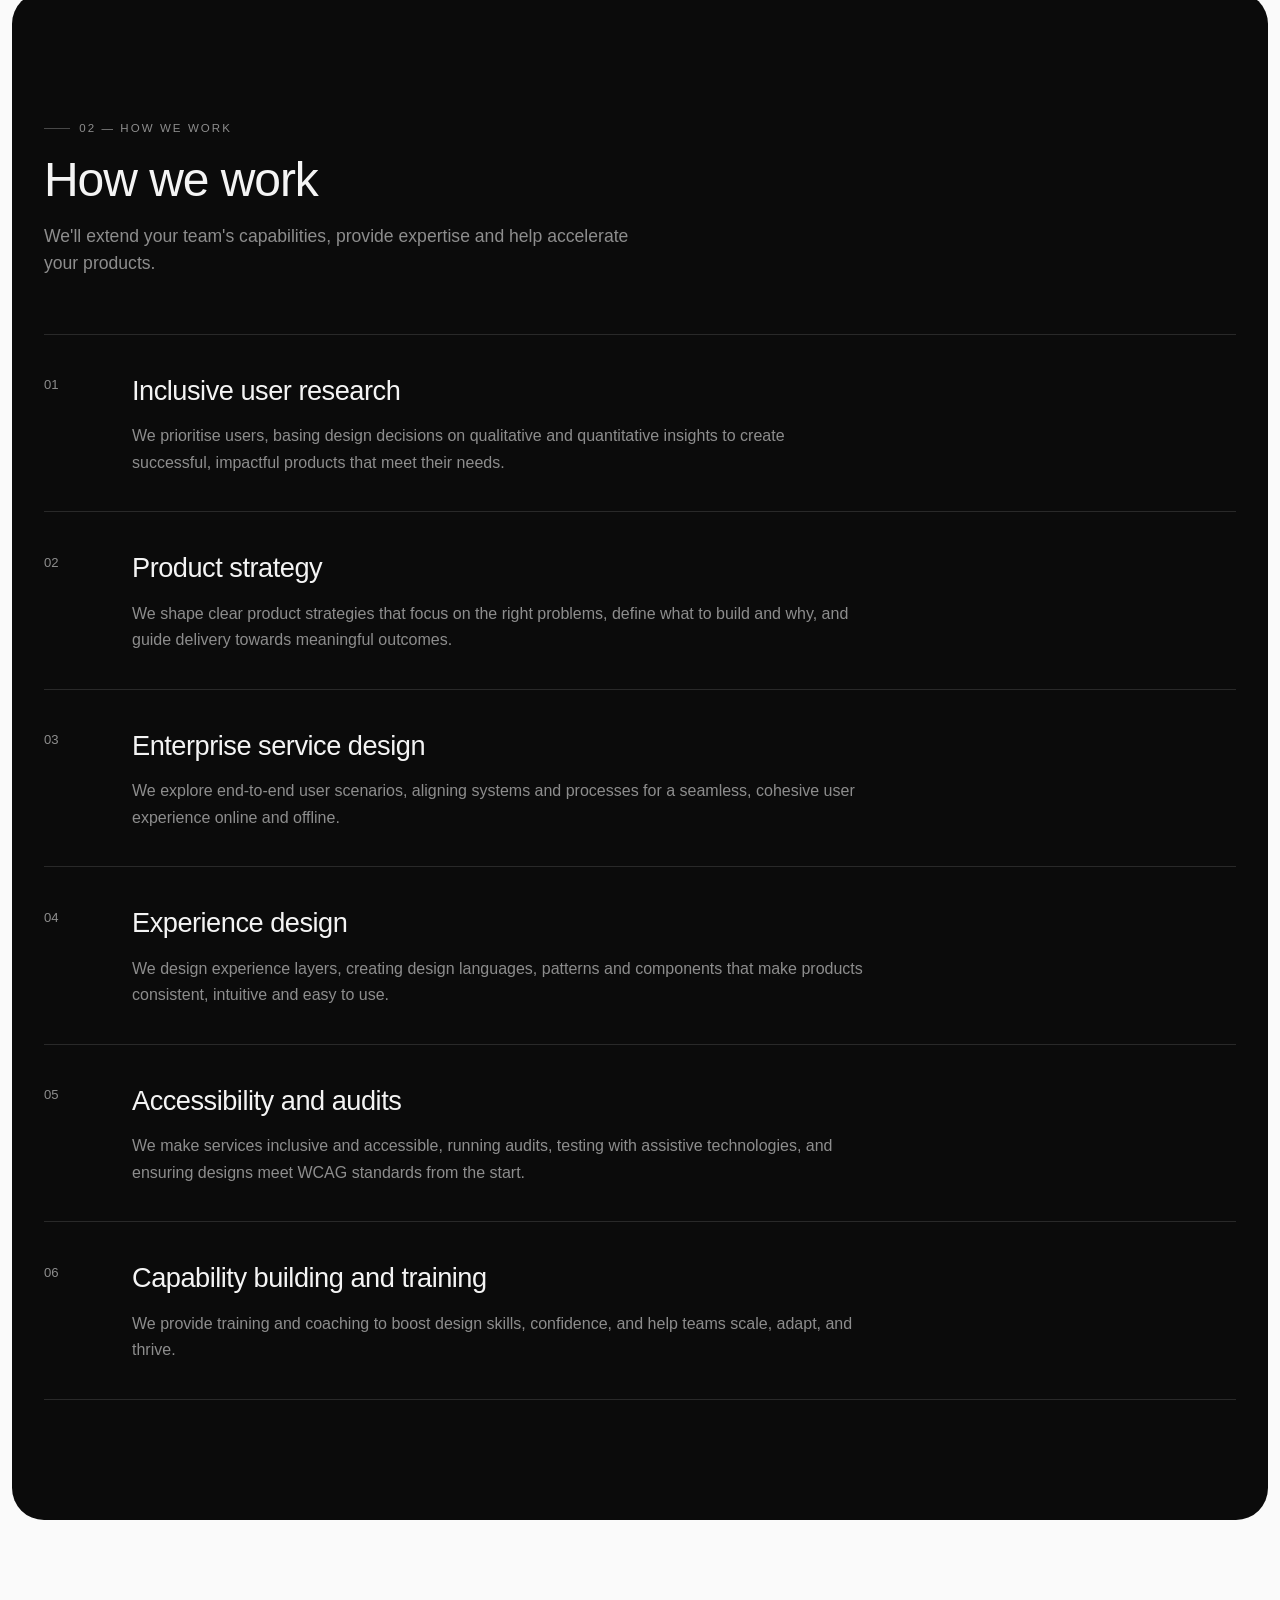
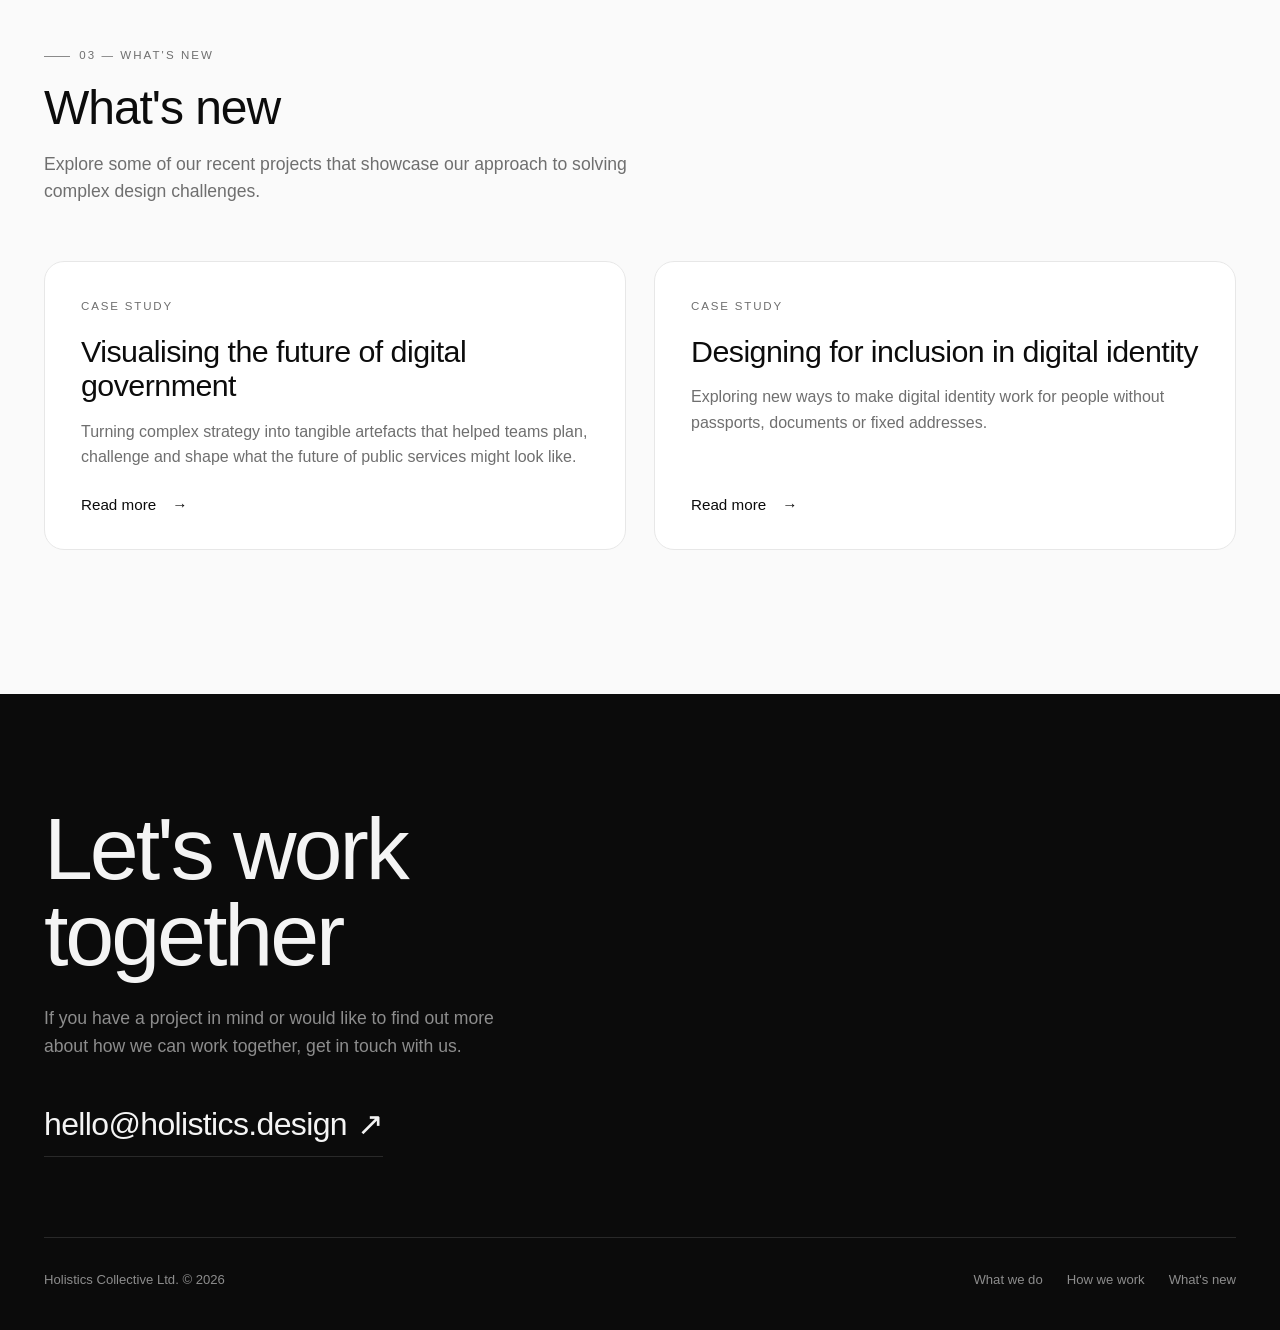
==== commit 00aa5476: "Center hero content on wide viewports The hero inner block had max-width but no auto margins, so it " ====
--- a/index.html
+++ b/index.html
@@ -212,7 +212,7 @@
             from { transform: scale(1); }
             to { transform: scale(1.06); }
         }
-        .hero__inner { position: relative; z-index: 2; max-width: 60rem; }
+        .hero__inner { position: relative; z-index: 2; max-width: 60rem; margin: 0 auto; }
 
         .hero h1 {
             font-family: var(--serif);
@@ -590,17 +590,18 @@
         /* Reveal only hides content when JS is present to un-hide it */
         .js .reveal { opacity: 0; transform: translateY(22px); }
 
-        /* Visible focus indicator for keyboard users */
+        /* Visible focus indicator for keyboard users only */
         a:focus-visible,
-        button:focus-visible,
-        [tabindex]:focus-visible {
+        button:focus-visible {
             outline: 2px solid var(--fg);
             outline-offset: 3px;
             border-radius: 3px;
         }
         .work :focus-visible,
         .footer :focus-visible { outline-color: var(--dark-fg); }
-        main:focus { outline: none; }
+        /* No ring for mouse/programmatic focus (e.g. clicking in-page links) or on the skip target */
+        :focus:not(:focus-visible) { outline: none; }
+        #main:focus, #main:focus-visible { outline: none; }
 
         /* Skip link */
         .skip-link {
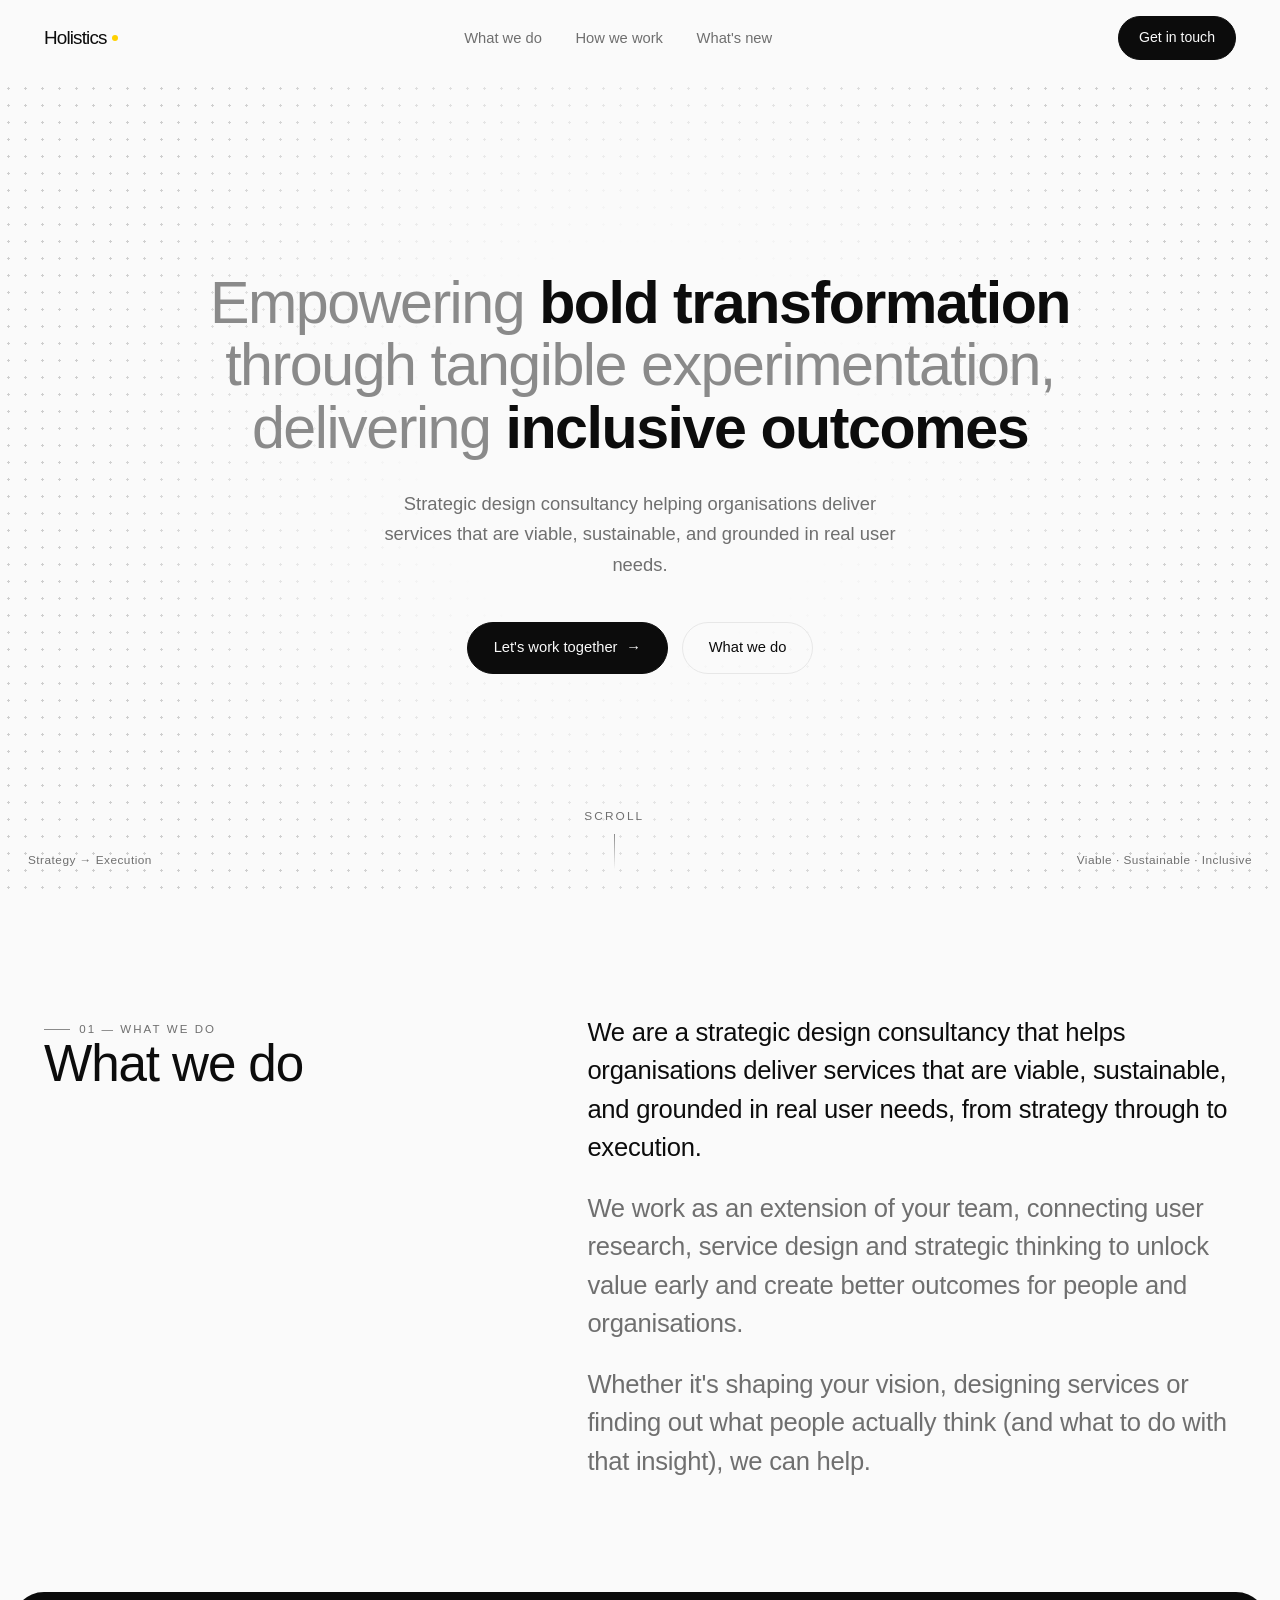
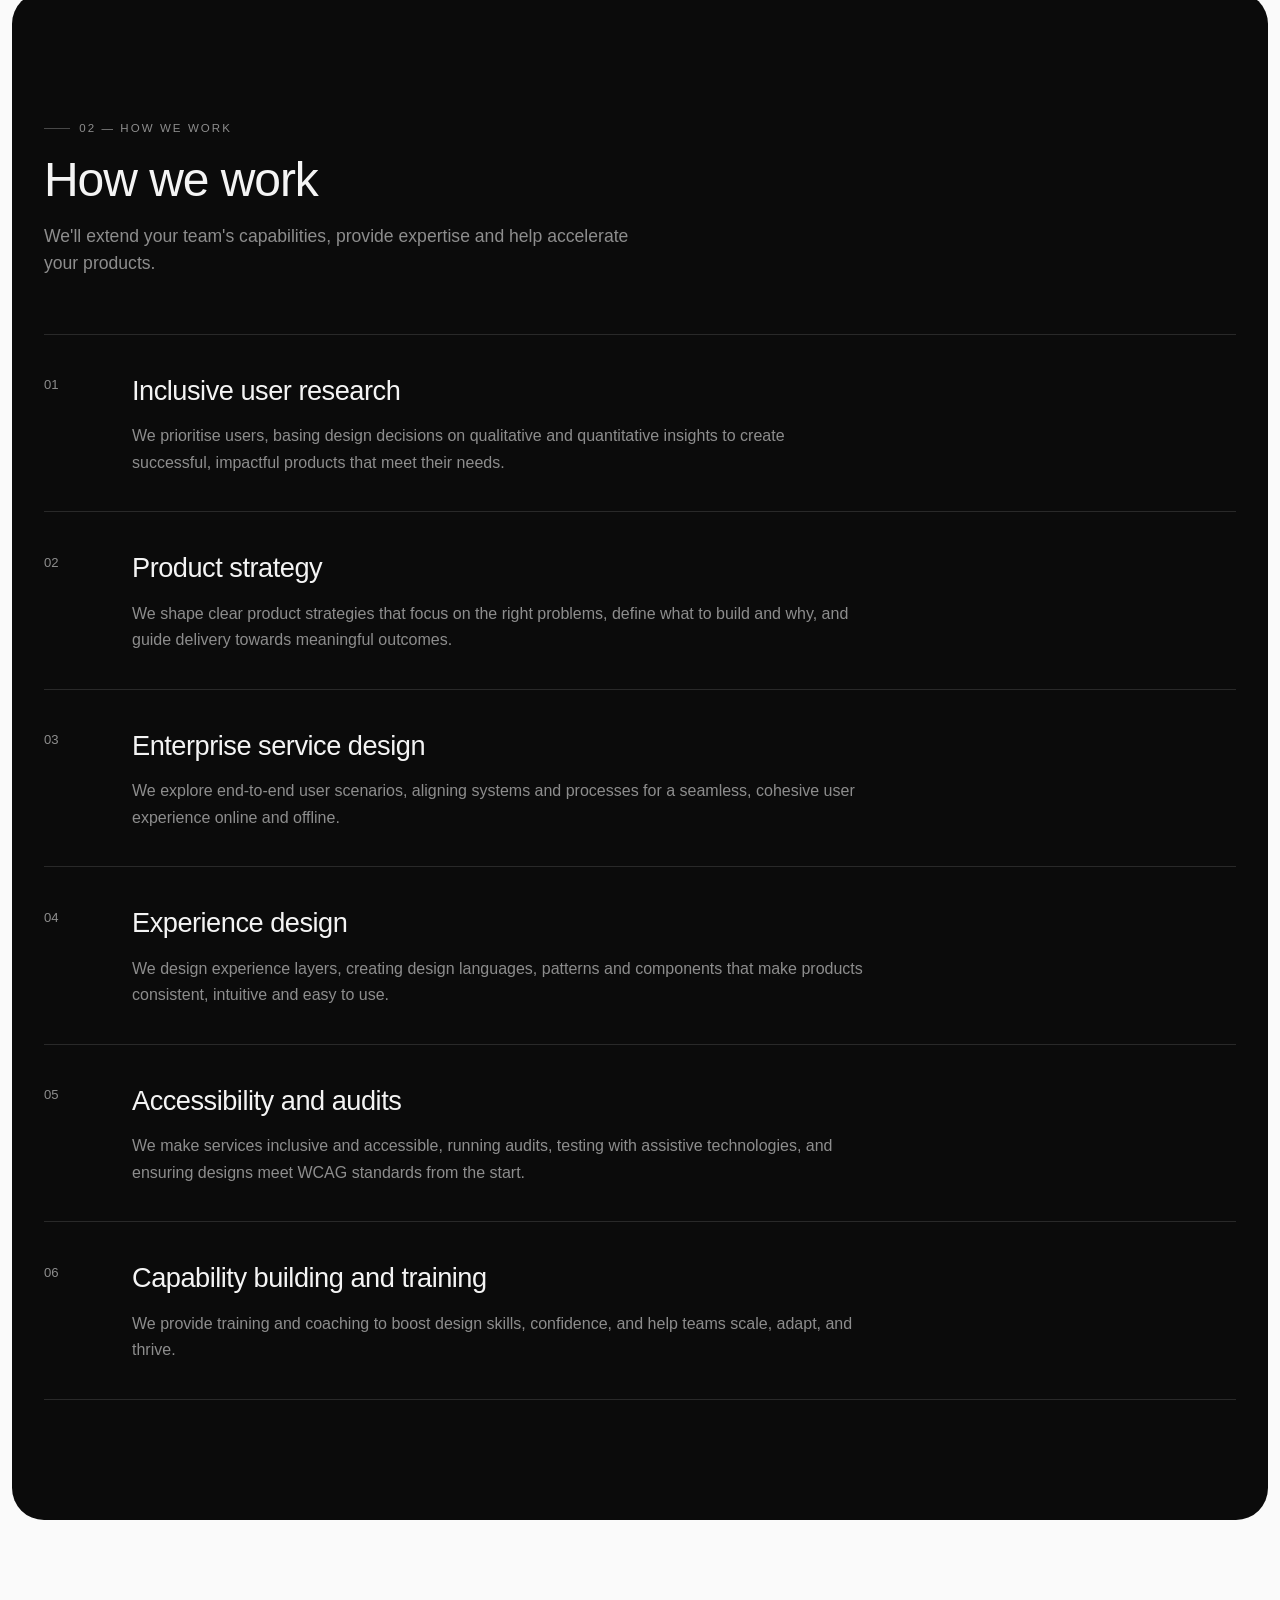
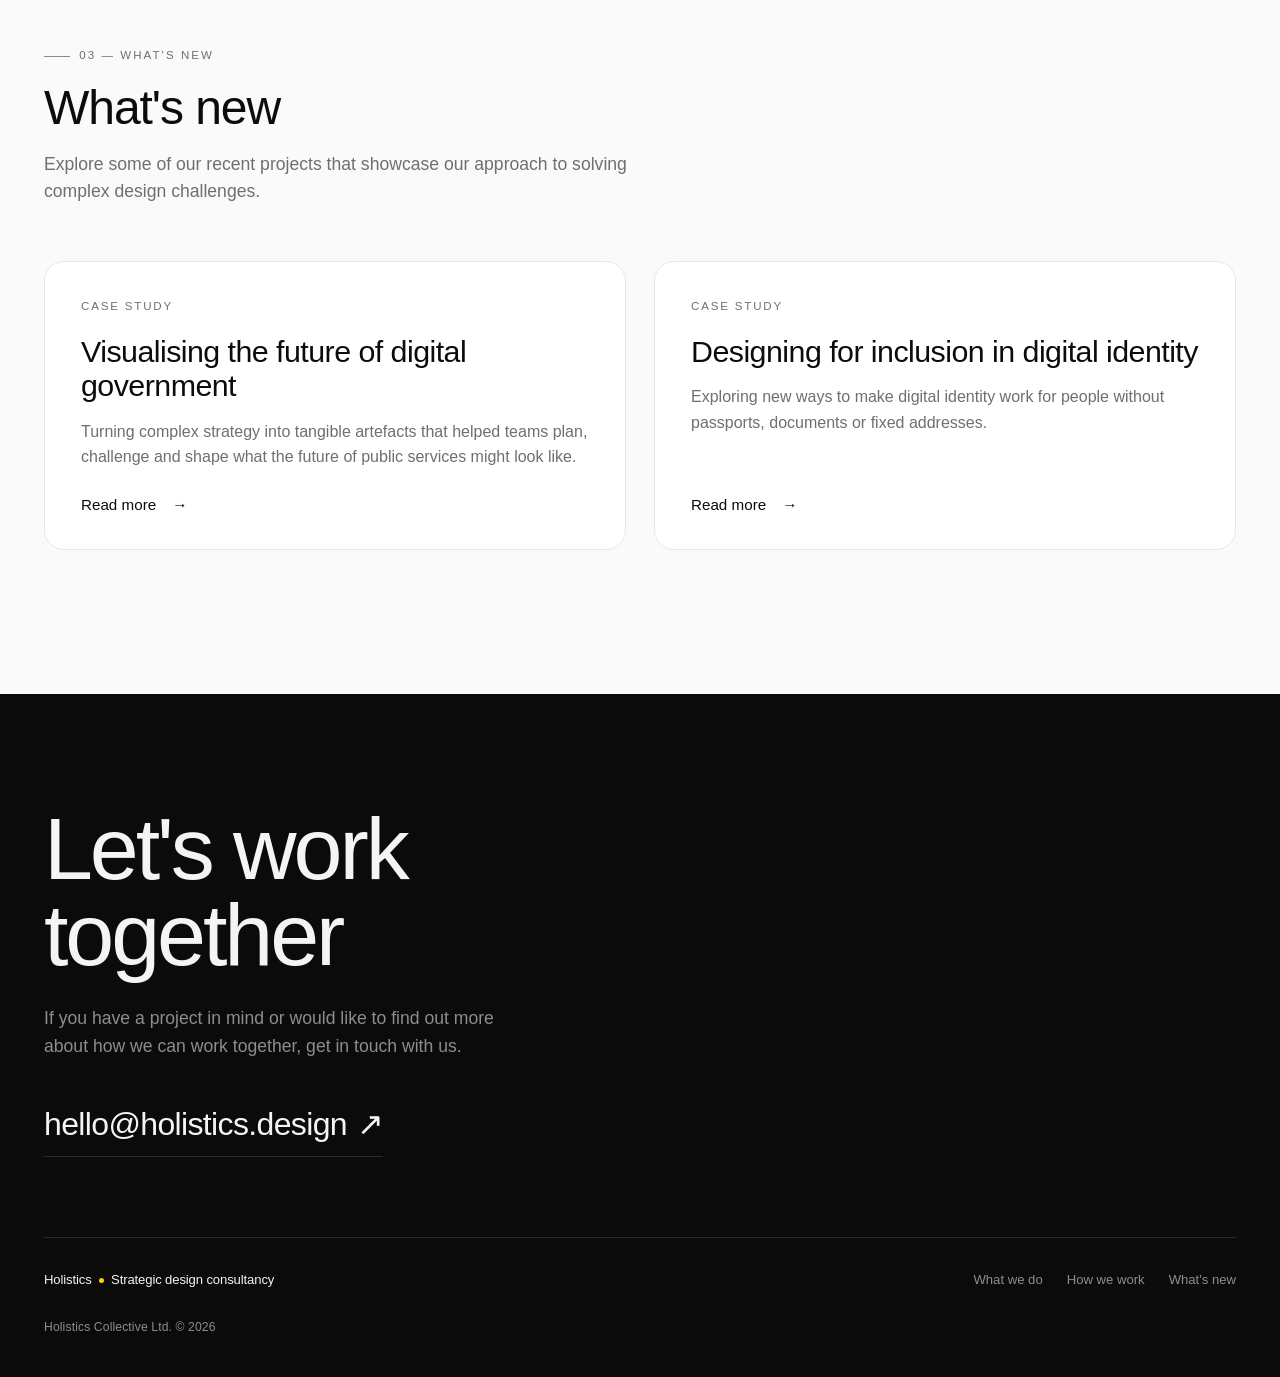
==== commit e9e6a9c4: "Refine logo and footer for a sleeker, more intentional feel - Sleeker logo: medium-weight Holistics " ====
--- a/index.html
+++ b/index.html
@@ -118,13 +118,24 @@
             height: 4.75rem;
         }
         .logo {
-            font-size: 1.2rem;
-            font-weight: 700;
-            letter-spacing: -0.02em;
+            font-size: 1.18rem;
+            font-weight: 500;
+            letter-spacing: -0.045em;
             display: inline-flex;
-            align-items: baseline;
-        }
-        .logo .dot { color: var(--accent); -webkit-text-stroke: 0; }
+            align-items: center;
+            gap: 0.3em;
+            color: var(--fg);
+        }
+        .logo .dot {
+            width: 0.32em;
+            height: 0.32em;
+            border-radius: 50%;
+            background: var(--accent);
+            display: inline-block;
+            flex: none;
+            transition: transform 0.4s var(--ease);
+        }
+        .logo:hover .dot { transform: scale(1.35); }
         .nav__links {
             display: flex;
             gap: 2.1rem;
@@ -464,12 +475,28 @@
             justify-content: space-between;
             align-items: center;
             flex-wrap: wrap;
-            gap: 1rem;
+            gap: 1rem 2rem;
             font-size: 0.82rem;
             color: var(--dark-muted);
         }
+        .footer__slug {
+            display: inline-flex;
+            align-items: center;
+            gap: 0.55em;
+            color: var(--dark-fg);
+            font-weight: 500;
+            letter-spacing: -0.01em;
+        }
+        .footer__slug .dot {
+            width: 5px; height: 5px;
+            border-radius: 50%;
+            background: var(--accent);
+            display: inline-block;
+            flex: none;
+        }
         .footer__bottom nav { display: flex; gap: 1.5rem; }
         .footer__bottom nav a:hover { color: var(--dark-fg); }
+        .footer__legal { margin-top: 1.75rem; font-size: 0.76rem; color: var(--dark-muted); letter-spacing: 0.01em; }
 
         /* ---------- Modal ---------- */
         .modal {
@@ -640,7 +667,7 @@
     <!-- Nav -->
     <header class="nav" id="nav">
         <div class="wrap nav__inner">
-            <a href="#" class="logo" aria-label="Holistics — home">Holistics<span class="dot" aria-hidden="true">.</span></a>
+            <a href="#" class="logo" aria-label="Holistics — home">Holistics<span class="dot" aria-hidden="true"></span></a>
             <nav class="nav__links" aria-label="Primary">
                 <a href="#what-we-do">What we do</a>
                 <a href="#how-we-work">How we work</a>
@@ -657,7 +684,7 @@
     <!-- Mobile menu -->
     <div class="m-menu" id="mMenu">
         <div class="m-menu__top">
-            <a href="#" class="logo" onclick="toggleMenu(false)" aria-label="Holistics — home">Holistics<span class="dot" aria-hidden="true">.</span></a>
+            <a href="#" class="logo" onclick="toggleMenu(false)" aria-label="Holistics — home">Holistics<span class="dot" aria-hidden="true"></span></a>
             <button class="close-btn" aria-label="Close menu" onclick="toggleMenu(false)"><span aria-hidden="true">&times;</span></button>
         </div>
         <nav aria-label="Mobile">
@@ -802,7 +829,7 @@
                 <a href="mailto:hello@holistics.design" class="footer__email">hello@holistics.design <span class="arr" aria-hidden="true">&#8599;</span></a>
             </div>
             <div class="footer__bottom">
-                <p>Holistics Collective Ltd. © 2026</p>
+                <p class="footer__slug">Holistics<span class="dot" aria-hidden="true"></span> Strategic design consultancy</p>
                 <nav aria-label="Footer">
                     <a href="#what-we-do">What we do</a>
                     <a href="#how-we-work">How we work</a>
@@ -810,6 +837,7 @@
                     <!-- <a href="/careers/mobile-engineer/">Careers</a> -->
                 </nav>
             </div>
+            <p class="footer__legal">Holistics Collective Ltd. © 2026</p>
         </div>
     </footer>
 
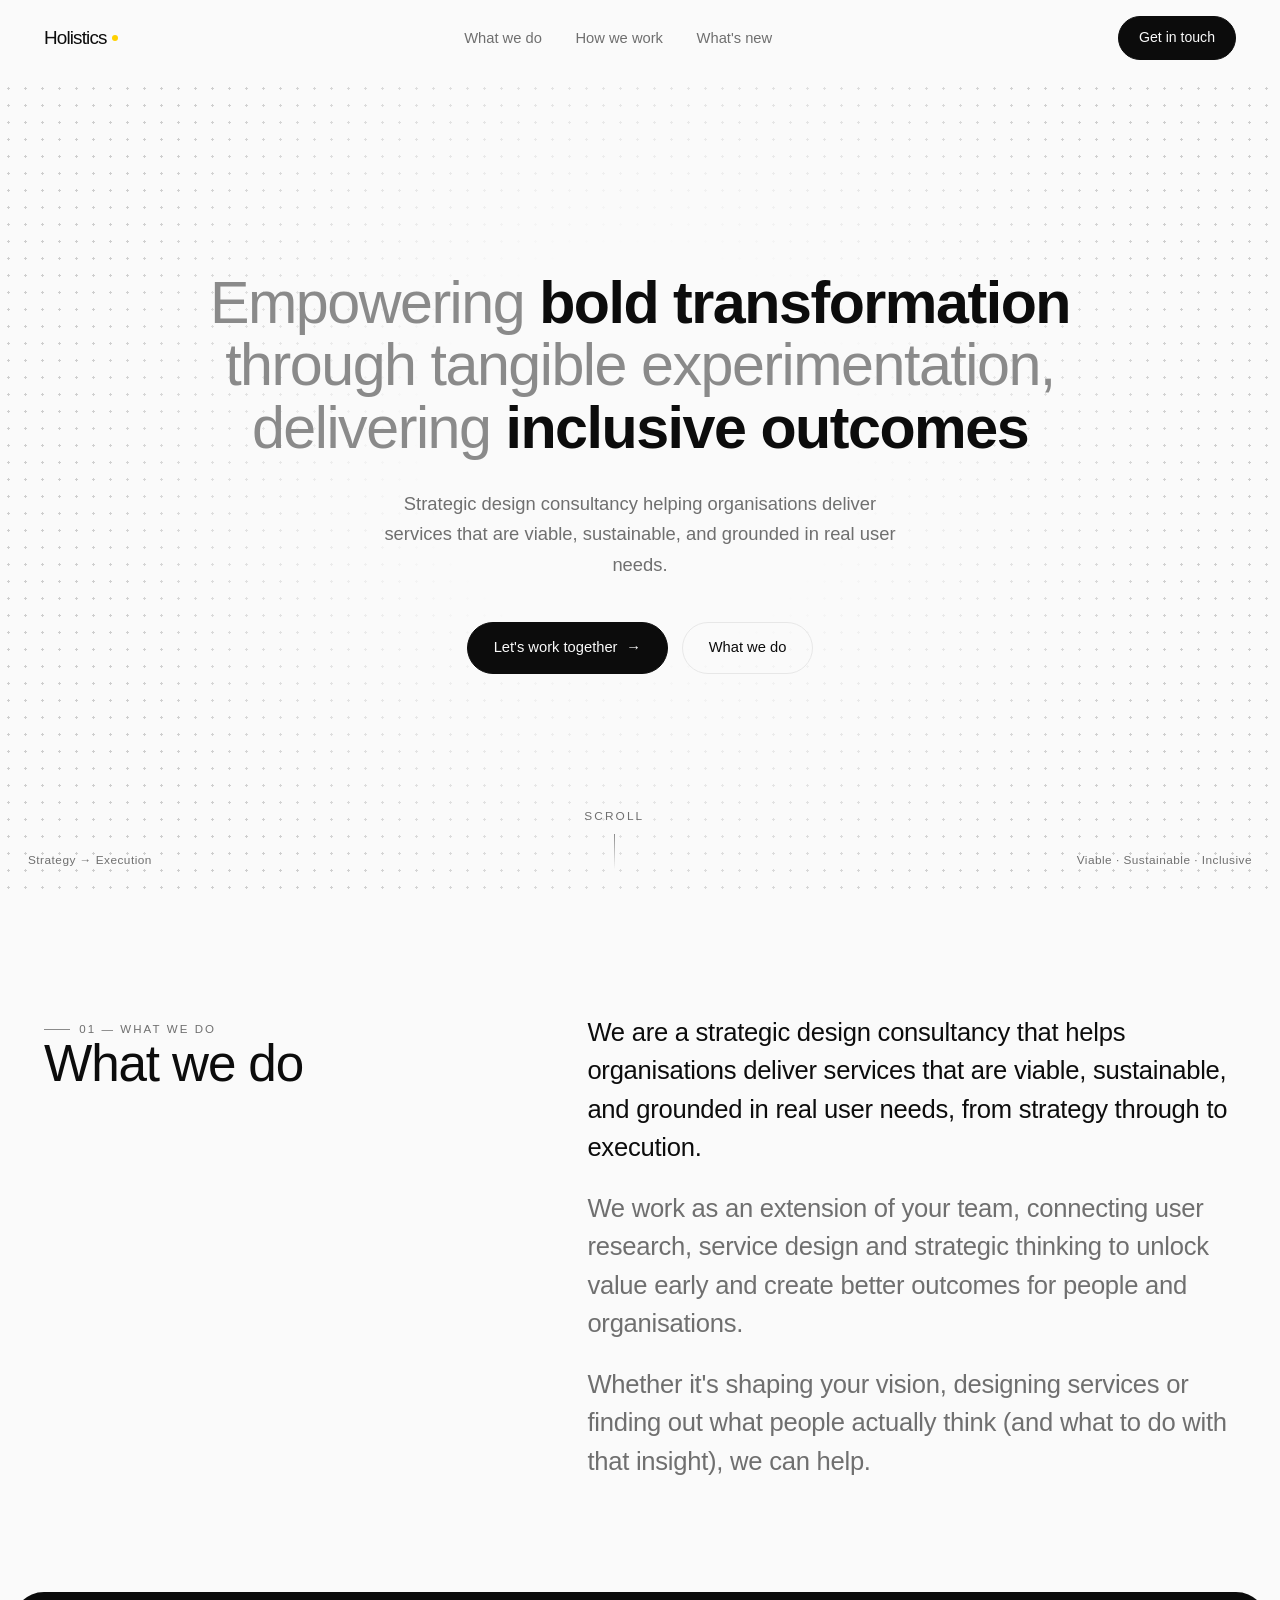
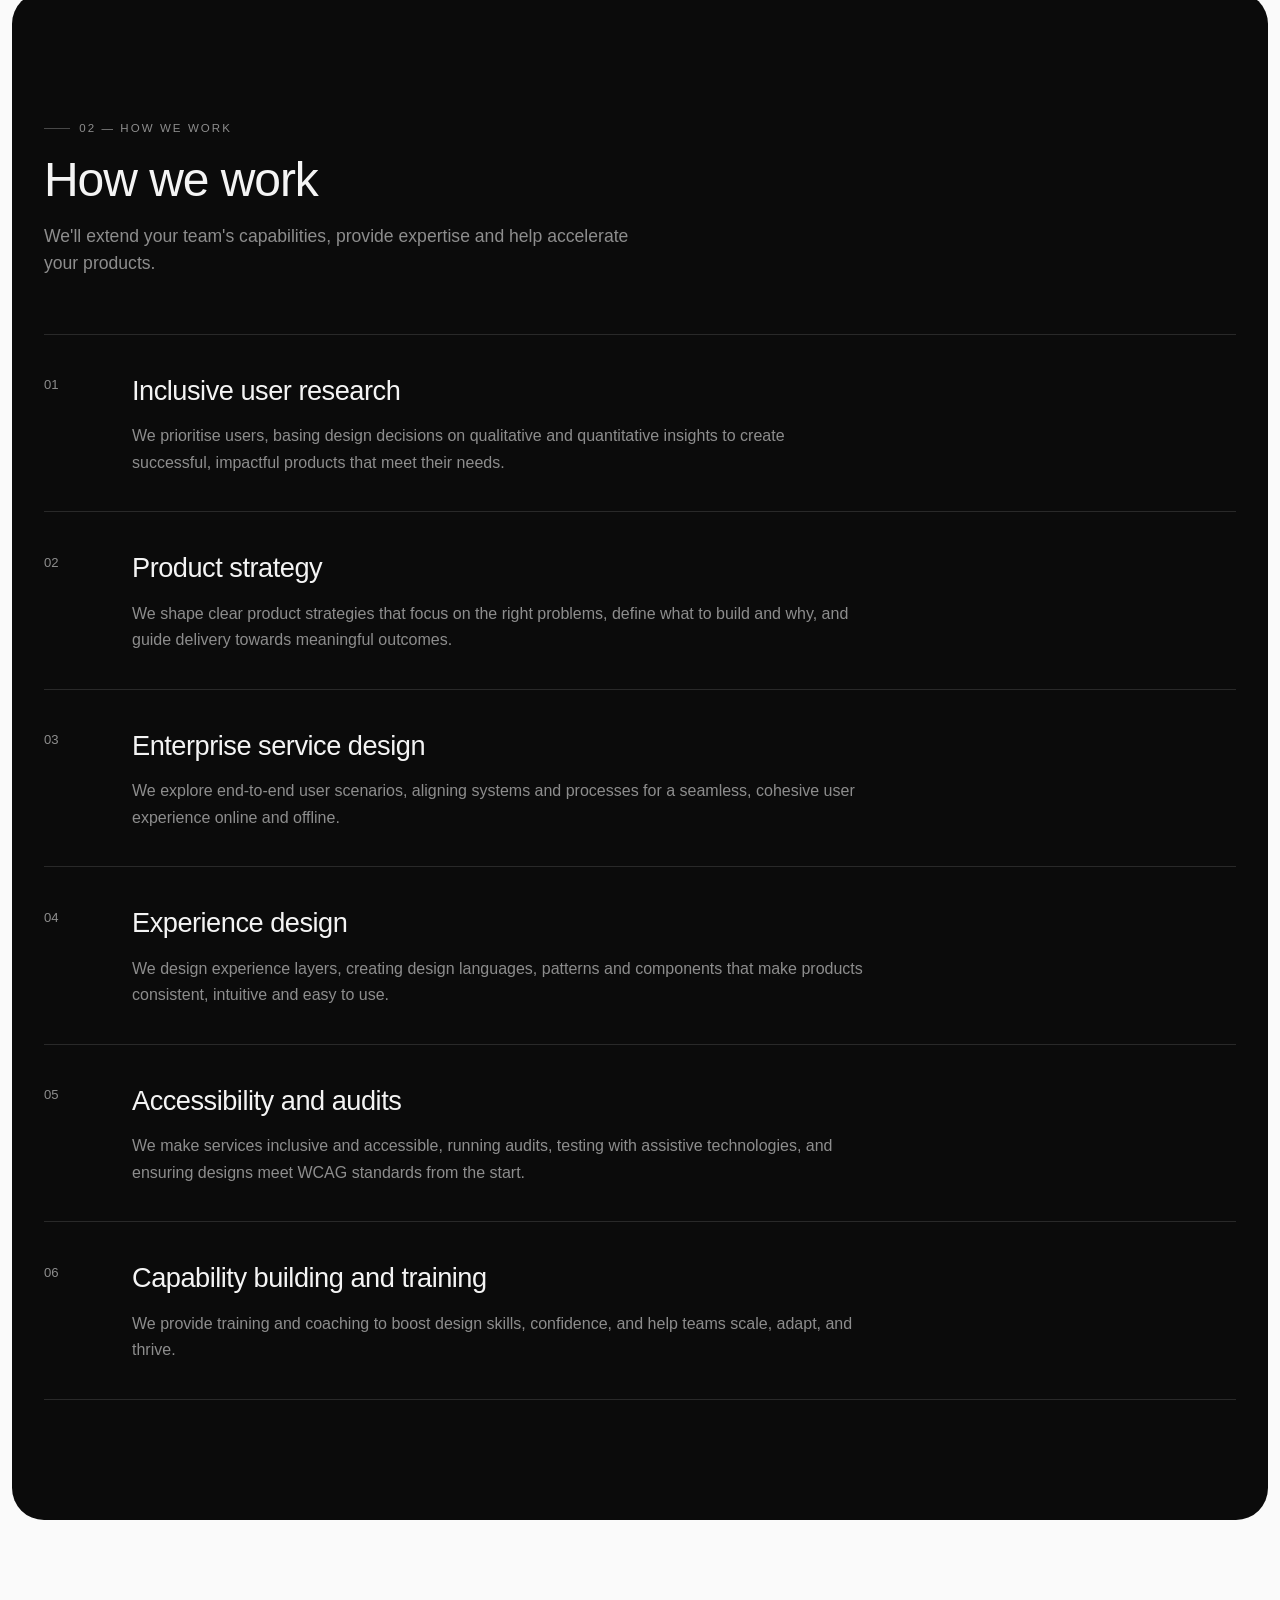
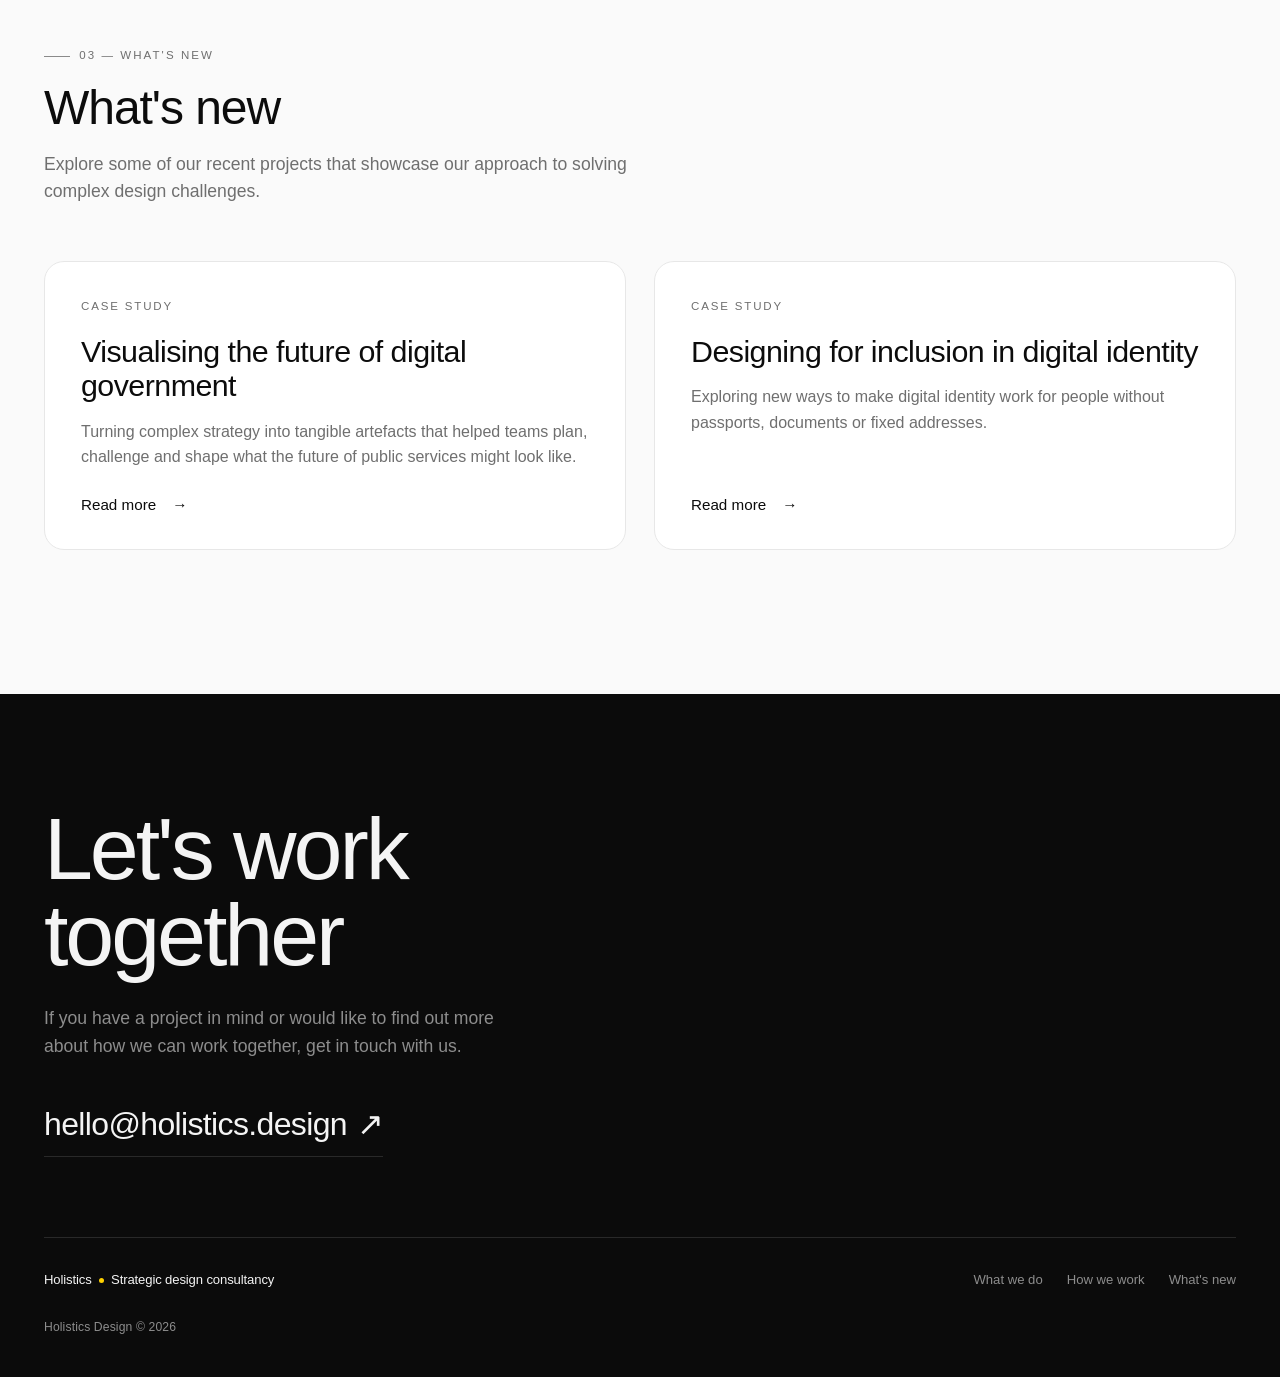
==== commit 98c814a7: "Rename footer entity line to Holistics Design" ====
--- a/index.html
+++ b/index.html
@@ -10,6 +10,8 @@
     <meta property="og:title" content="Holistics - Strategic Design Consultancy">
     <meta property="og:description" content="Empowering bold transformation through tangible experimentation, delivering inclusive outcomes.">
     <meta property="og:type" content="website">
+
+    <link rel="icon" type="image/svg+xml" href="/favicon.svg">
 
     <script>document.documentElement.classList.add('js');</script>
 
@@ -837,7 +839,7 @@
                     <!-- <a href="/careers/mobile-engineer/">Careers</a> -->
                 </nav>
             </div>
-            <p class="footer__legal">Holistics Collective Ltd. © 2026</p>
+            <p class="footer__legal">Holistics Design © 2026</p>
         </div>
     </footer>
 
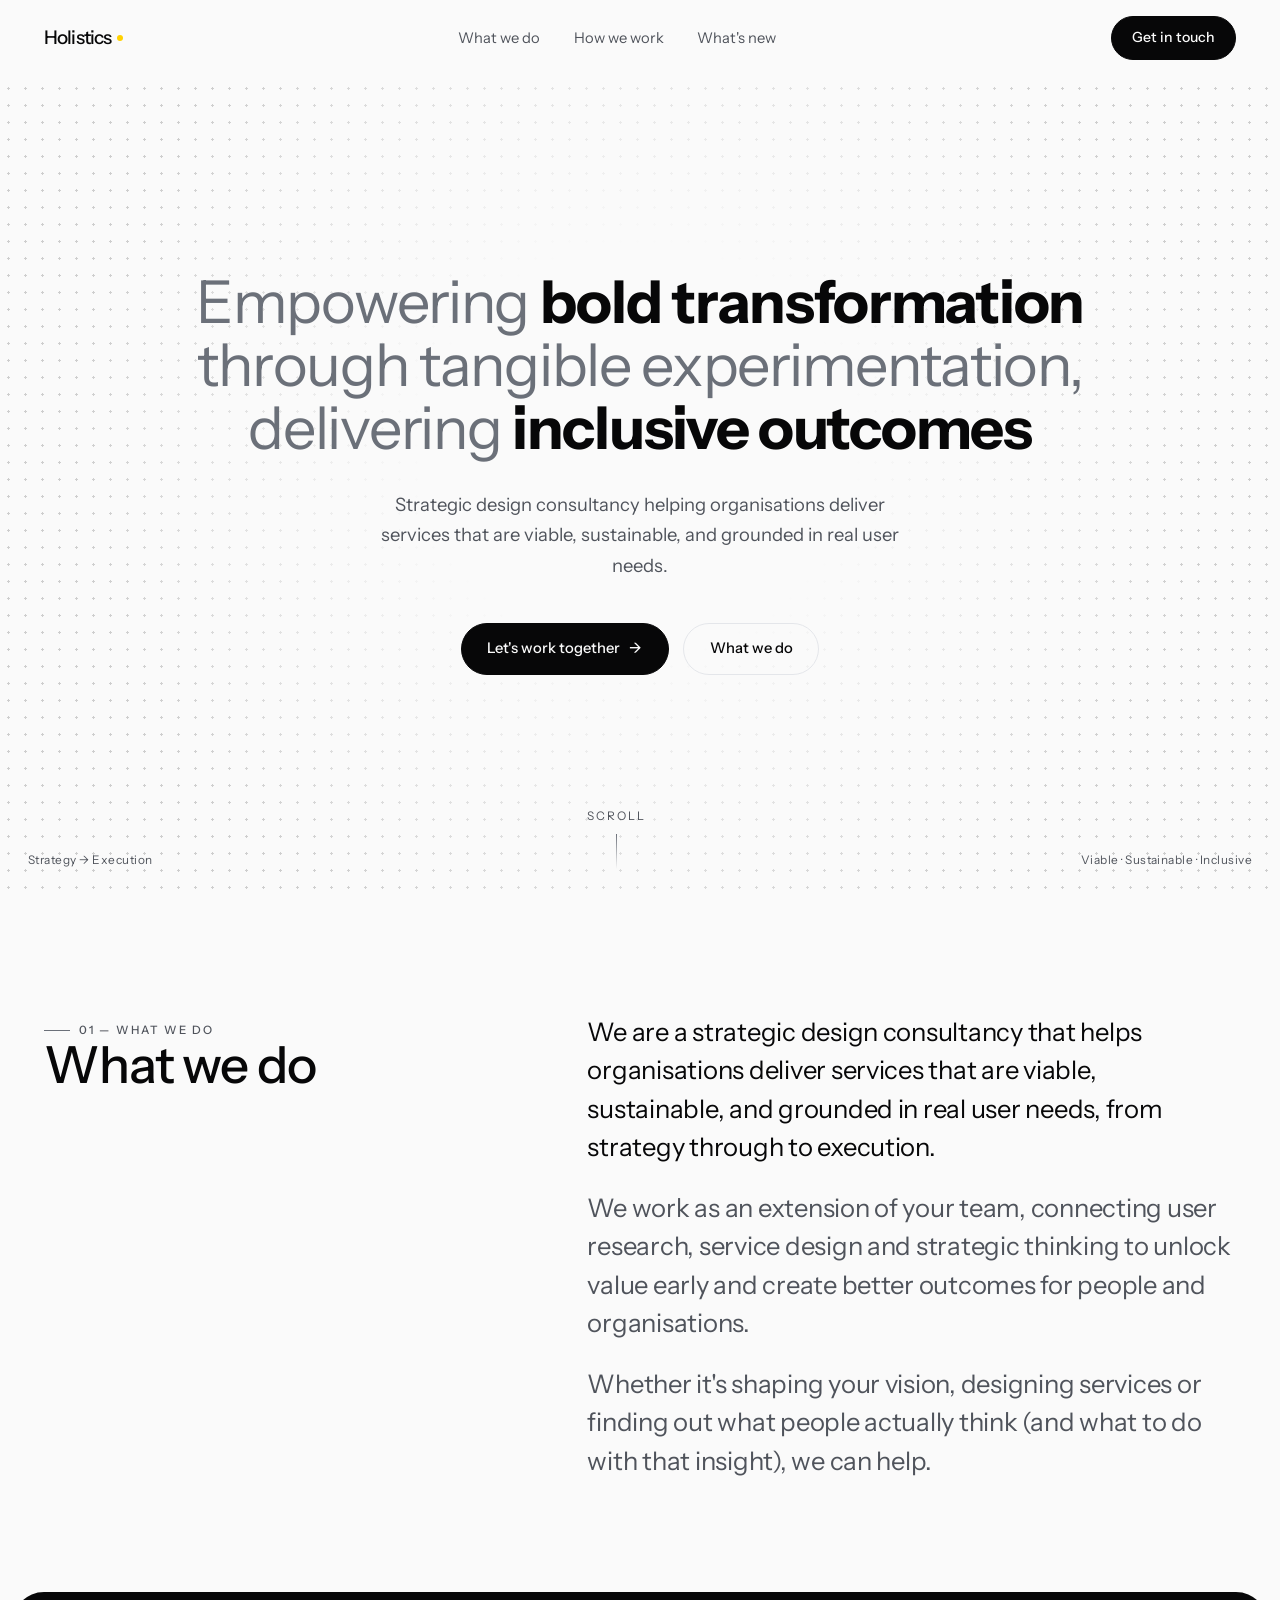
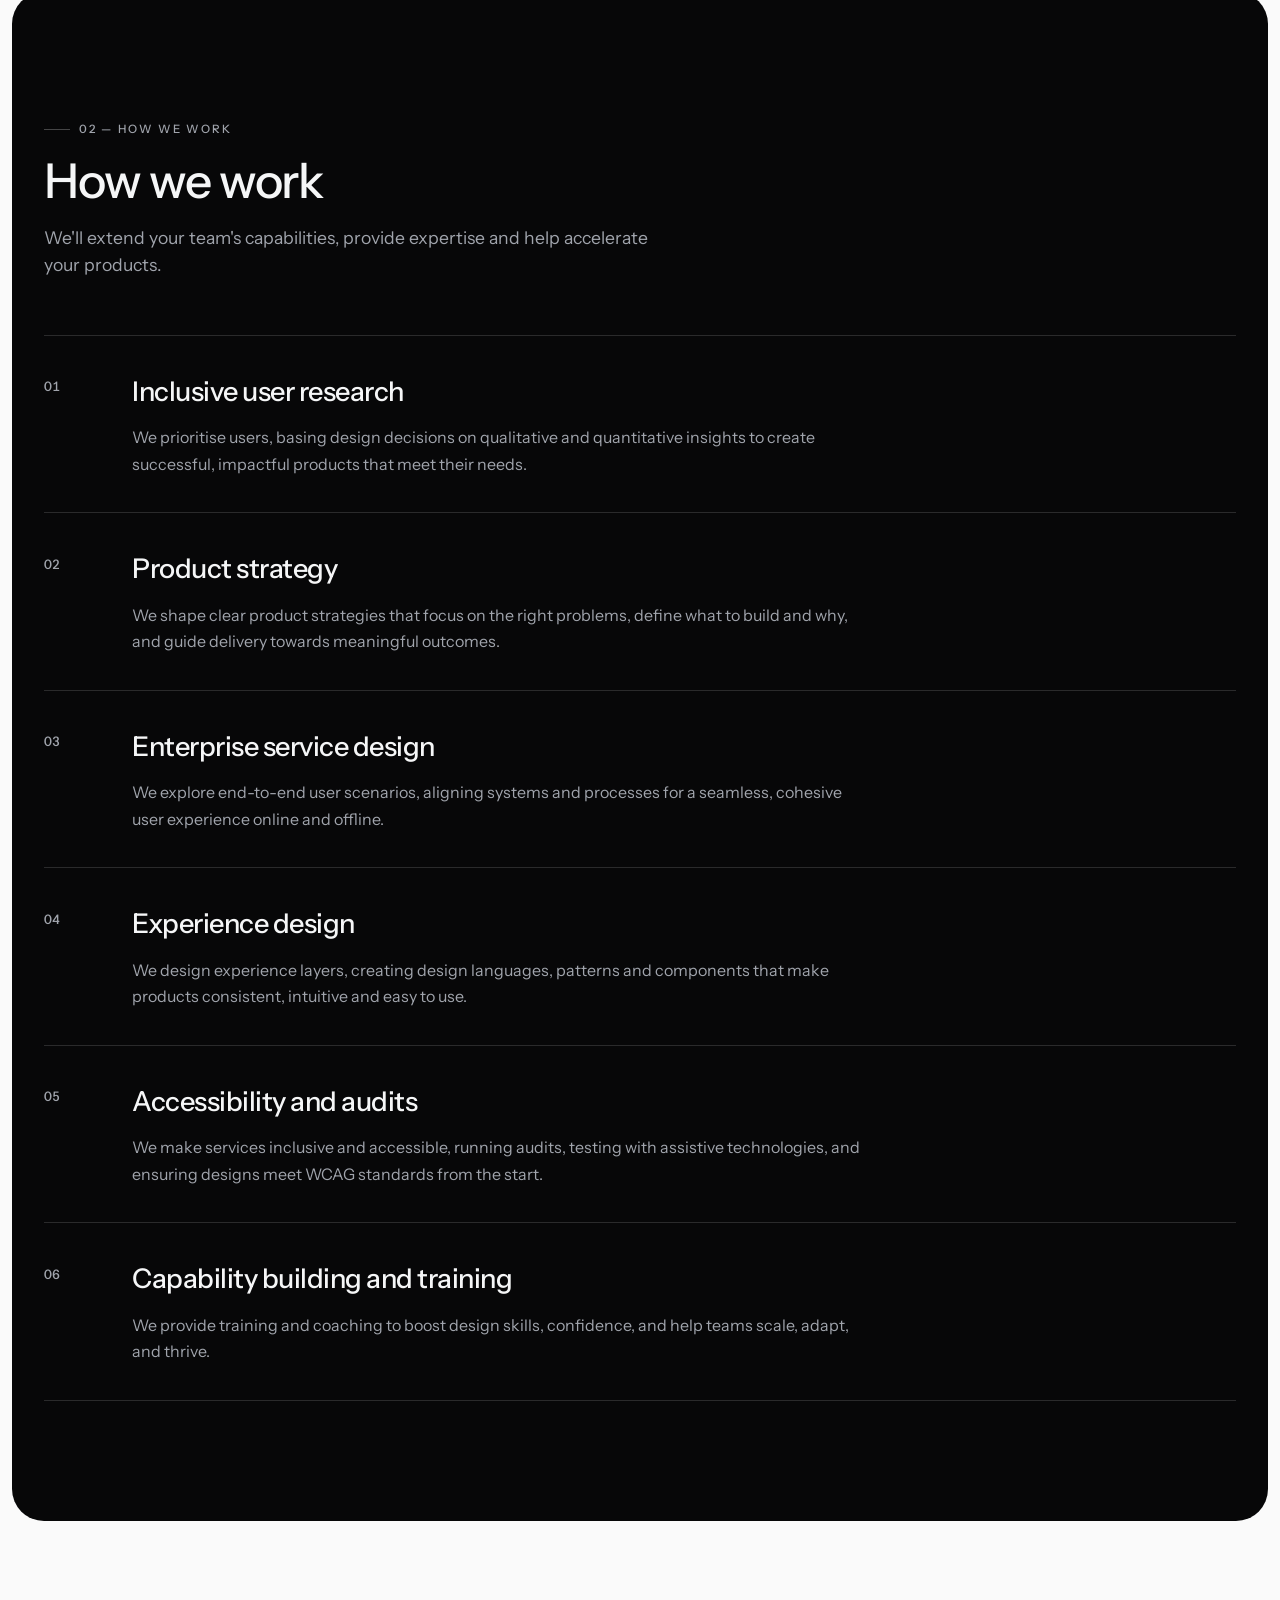
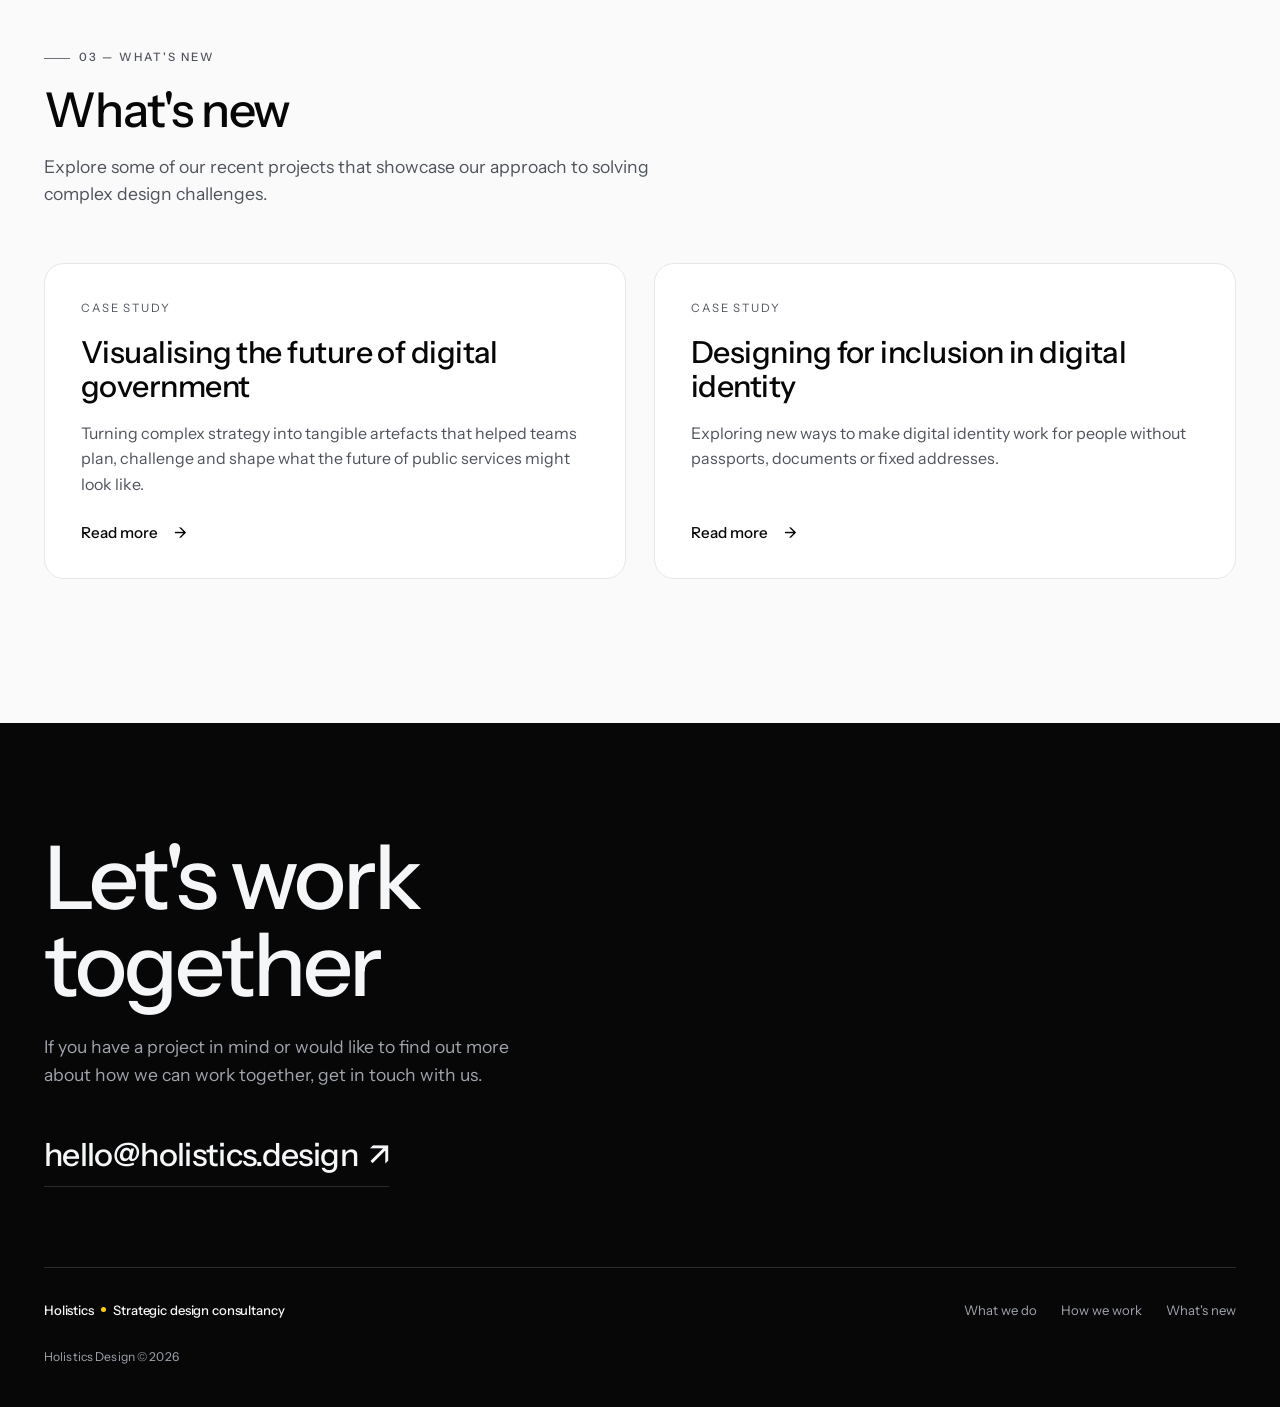
==== commit 1021dc2e: "Adopt Project by IF branding: Instrument Sans, cool palette, WCAG AAA - Switch typeface to Instrumen" ====
--- a/index.html
+++ b/index.html
@@ -13,24 +13,28 @@
 
     <link rel="icon" type="image/svg+xml" href="/favicon.svg">
 
+    <link rel="preconnect" href="https://fonts.googleapis.com">
+    <link rel="preconnect" href="https://fonts.gstatic.com" crossorigin>
+    <link href="https://fonts.googleapis.com/css2?family=Instrument+Sans:ital,wght@0,400..700;1,400..700&display=swap" rel="stylesheet">
+
     <script>document.documentElement.classList.add('js');</script>
 
     <style>
         :root {
             --bg: #fafafa;
-            --fg: #0c0c0c;
-            --muted: #6f6f6f;
-            --faint: #8a8a8a;
-            --line: #e7e7e7;
-            --dark: #0b0b0b;
-            --dark-fg: #f4f4f4;
-            --dark-muted: #8d8d8d;
-            --dark-line: rgba(255,255,255,0.12);
+            --fg: #070708;
+            --muted: #4f535b;
+            --faint: #6b7079;
+            --line: #e4e6ea;
+            --dark: #070708;
+            --dark-fg: #f5f6f7;
+            --dark-muted: #a0a4ac;
+            --dark-line: rgba(255,255,255,0.14);
             --accent: #ffd100;
             --ease: cubic-bezier(0.22, 1, 0.36, 1);
             --maxw: 78rem;
-            --sans: 'Helvetica Neue', Helvetica, Arial, sans-serif;
-            --serif: 'Helvetica Neue', Helvetica, Arial, sans-serif;
+            --sans: 'Instrument Sans', 'Helvetica Neue', Helvetica, Arial, sans-serif;
+            --serif: 'Instrument Sans', 'Helvetica Neue', Helvetica, Arial, sans-serif;
         }
 
         * { margin: 0; padding: 0; box-sizing: border-box; }
@@ -229,10 +233,10 @@
 
         .hero h1 {
             font-family: var(--serif);
-            font-weight: 300;
+            font-weight: 400;
             font-size: clamp(2rem, 4.7vw, 3.7rem);
-            line-height: 1.05;
-            letter-spacing: -0.025em;
+            line-height: 1.06;
+            letter-spacing: -0.022em;
             color: var(--faint);
         }
         .hero h1 strong { font-weight: 700; color: var(--fg); }
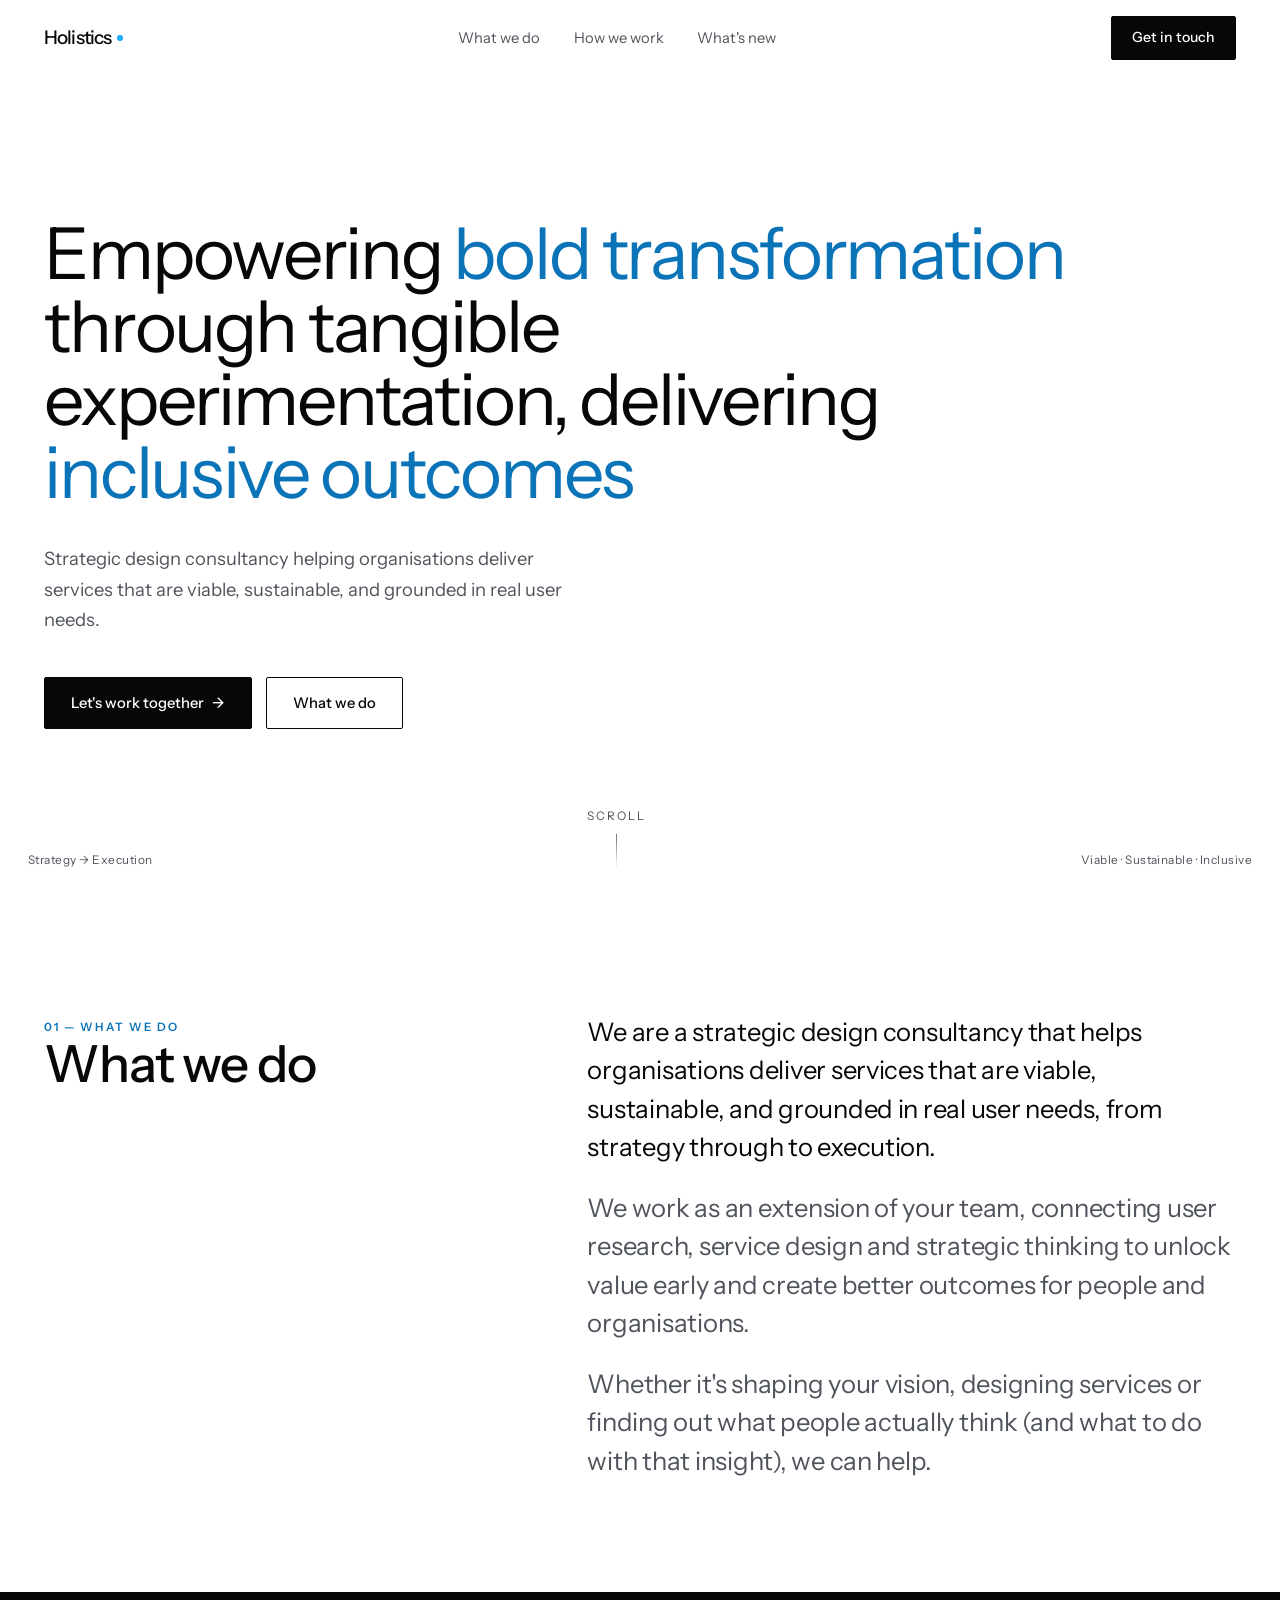
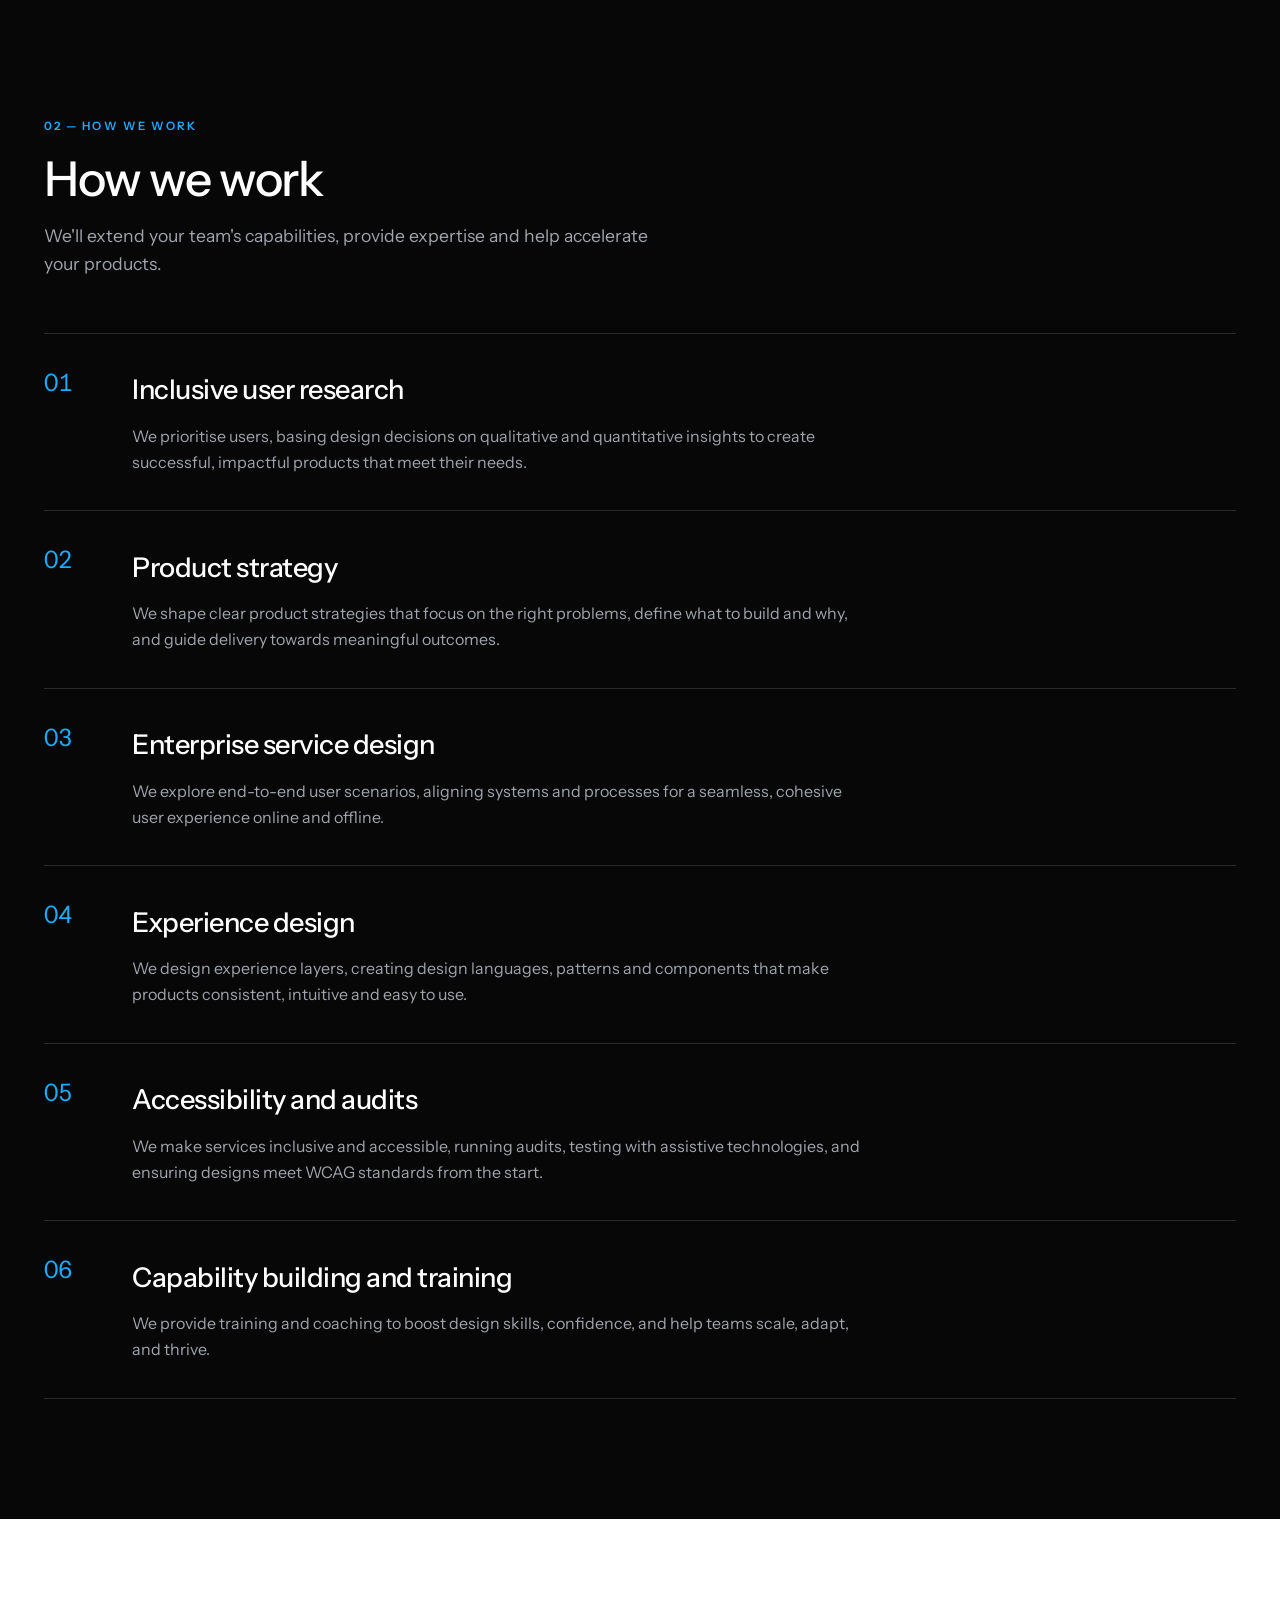
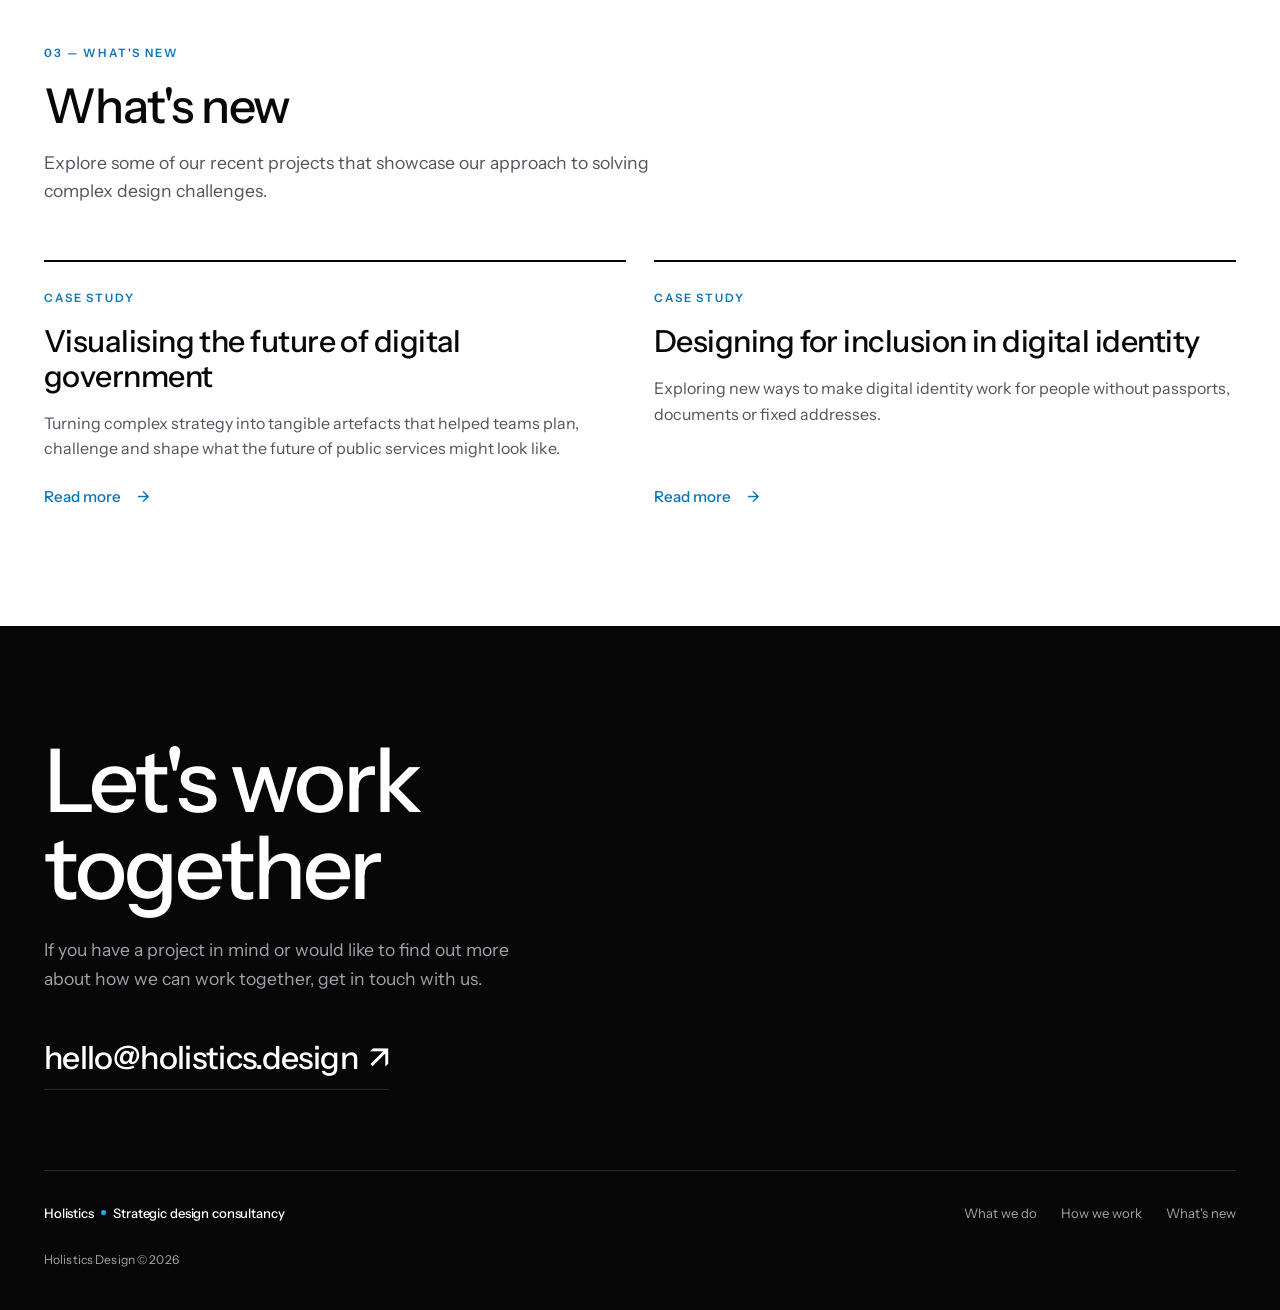
==== commit 63114930: "Re-skin the site towards the Projects by IF visual language Black, electric blue and white; left-ali" ====
--- a/index.html
+++ b/index.html
@@ -21,16 +21,17 @@
 
     <style>
         :root {
-            --bg: #fafafa;
-            --fg: #070708;
+            --bg: #ffffff;
+            --fg: #070707;
             --muted: #4f535b;
             --faint: #6b7079;
             --line: #e4e6ea;
-            --dark: #070708;
-            --dark-fg: #f5f6f7;
+            --dark: #070707;
+            --dark-fg: #ffffff;
             --dark-muted: #a0a4ac;
             --dark-line: rgba(255,255,255,0.14);
-            --accent: #ffd100;
+            --accent: #1aacff;      /* brand blue - dark grounds, marks */
+            --accent-ink: #0b74b8;  /* blue text on white, AA at 4.99:1 */
             --ease: cubic-bezier(0.22, 1, 0.36, 1);
             --maxw: 78rem;
             --sans: 'Instrument Sans', 'Helvetica Neue', Helvetica, Arial, sans-serif;
@@ -56,6 +57,8 @@
 
         a { color: inherit; text-decoration: none; }
 
+        ::selection { background: var(--accent-ink); color: #fff; }
+
         .wrap {
             width: 100%;
             max-width: var(--maxw);
@@ -71,13 +74,8 @@
             font-weight: 500;
             letter-spacing: 0.18em;
             text-transform: uppercase;
-            color: var(--muted);
-        }
-        .eyebrow::before {
-            content: "";
-            width: 1.6rem;
-            height: 1px;
-            background: var(--faint);
+            color: var(--accent-ink);
+            font-weight: 600;
         }
 
         /* ---------- Buttons ---------- */
@@ -86,24 +84,24 @@
             align-items: center;
             gap: 0.55rem;
             padding: 0.85rem 1.6rem;
-            border-radius: 100px;
+            border-radius: 2px;
             font-size: 0.92rem;
             font-weight: 500;
             background: var(--fg);
-            color: var(--bg);
+            color: #fff;
             border: 1px solid var(--fg);
             cursor: pointer;
-            transition: transform 0.4s var(--ease), background 0.3s var(--ease), color 0.3s var(--ease);
-        }
-        .btn:hover { transform: translateY(-2px); }
+            transition: background 0.3s var(--ease), color 0.3s var(--ease), border-color 0.3s var(--ease);
+        }
+        .btn:hover { background: var(--accent-ink); border-color: var(--accent-ink); color: #fff; }
         .btn .arr { transition: transform 0.4s var(--ease); }
         .btn:hover .arr { transform: translateX(4px); }
         .btn--ghost {
             background: transparent;
             color: var(--fg);
-            border-color: var(--line);
-        }
-        .btn--ghost:hover { border-color: var(--fg); }
+            border-color: var(--fg);
+        }
+        .btn--ghost:hover { background: transparent; border-color: var(--accent-ink); color: var(--accent-ink); }
 
         /* ---------- Nav ---------- */
         .nav {
@@ -112,7 +110,7 @@
             z-index: 50;
             backdrop-filter: saturate(180%) blur(14px);
             -webkit-backdrop-filter: saturate(180%) blur(14px);
-            background: rgba(250,250,250,0.72);
+            background: rgba(255,255,255,0.78);
             border-bottom: 1px solid transparent;
             transition: border-color 0.3s var(--ease), background 0.3s var(--ease);
         }
@@ -158,7 +156,7 @@
             position: absolute;
             left: 0; bottom: -5px;
             width: 0; height: 1.5px;
-            background: var(--fg);
+            background: var(--accent-ink);
             transition: width 0.3s var(--ease);
         }
         .nav__links a:hover { color: var(--fg); }
@@ -209,46 +207,29 @@
             display: flex;
             flex-direction: column;
             justify-content: center;
-            align-items: center;
-            text-align: center;
             padding: 4rem 0 6rem;
             overflow: hidden;
         }
-        .hero__dots {
-            position: absolute;
-            inset: -10% 0;
-            background-image: radial-gradient(circle at center, rgba(0,0,0,0.55) 1.05px, transparent 1.4px);
-            background-size: 17px 17px;
-            -webkit-mask-image: radial-gradient(ellipse 54% 66% at 50% 46%, transparent 30%, #000 82%);
-            mask-image: radial-gradient(ellipse 54% 66% at 50% 46%, transparent 30%, #000 82%);
-            opacity: 0.32;
-            animation: drift 24s ease-in-out infinite alternate;
-            pointer-events: none;
-        }
-        @keyframes drift {
-            from { transform: scale(1); }
-            to { transform: scale(1.06); }
-        }
-        .hero__inner { position: relative; z-index: 2; max-width: 60rem; margin: 0 auto; }
+        .hero__inner { position: relative; z-index: 2; max-width: 64rem; }
 
         .hero h1 {
             font-family: var(--serif);
             font-weight: 400;
-            font-size: clamp(2rem, 4.7vw, 3.7rem);
-            line-height: 1.06;
-            letter-spacing: -0.022em;
-            color: var(--faint);
-        }
-        .hero h1 strong { font-weight: 700; color: var(--fg); }
+            font-size: clamp(2.2rem, 5.6vw, 4.6rem);
+            line-height: 1.02;
+            letter-spacing: -0.03em;
+            color: var(--fg);
+        }
+        .hero h1 strong { font-weight: 400; color: var(--accent-ink); }
 
         .hero__sub {
-            margin: 1.9rem auto 0;
+            margin: 2.2rem 0 0;
             max-width: 34rem;
             font-size: clamp(1rem, 1.5vw, 1.15rem);
             color: var(--muted);
             line-height: 1.65;
         }
-        .hero__cta { margin-top: 2.6rem; display: inline-flex; gap: 0.9rem; flex-wrap: wrap; justify-content: center; }
+        .hero__cta { margin-top: 2.6rem; display: inline-flex; gap: 0.9rem; flex-wrap: wrap; }
 
         /* corner annotations */
         .hero__notes {
@@ -333,10 +314,8 @@
             background: var(--dark);
             color: var(--dark-fg);
             padding: 7.5rem 0;
-            border-radius: 2rem;
-            margin: 0 0.75rem;
-        }
-        .work .eyebrow { color: var(--dark-muted); }
+        }
+        .work .eyebrow { color: var(--accent); }
         .work .eyebrow::before { background: rgba(255,255,255,0.25); }
         .work .section-head .lead { color: var(--dark-muted); }
         .work-grid {
@@ -354,11 +333,13 @@
             transition: padding-left 0.4s var(--ease);
         }
         .work-item .num {
-            font-size: 0.82rem;
-            font-weight: 500;
-            color: var(--dark-muted);
+            font-size: 1.5rem;
+            font-weight: 400;
+            letter-spacing: -0.02em;
+            color: var(--accent);
             font-variant-numeric: tabular-nums;
-            padding-top: 0.35rem;
+            line-height: 1;
+            padding-top: 0.1rem;
         }
         .work-item h3 {
             font-family: var(--serif);
@@ -384,26 +365,24 @@
             gap: 1.5rem;
         }
         .card {
-            border: 1px solid var(--line);
-            border-radius: 1.25rem;
-            padding: 2.25rem;
-            background: #fff;
+            border-top: 2px solid var(--fg);
+            padding: 1.75rem 0 0;
+            background: transparent;
             cursor: pointer;
-            transition: transform 0.45s var(--ease), border-color 0.3s var(--ease), box-shadow 0.45s var(--ease);
+            transition: border-color 0.3s var(--ease);
             display: flex;
             flex-direction: column;
-            min-height: 17rem;
-        }
-        .card:hover {
-            transform: translateY(-4px);
-            border-color: #d2d2d2;
-            box-shadow: 0 22px 50px -28px rgba(0,0,0,0.28);
-        }
+            min-height: 15rem;
+        }
+        .card:hover { border-color: var(--accent-ink); }
+        .card:hover h3 { color: var(--accent-ink); }
+        .card h3 { transition: color 0.3s var(--ease); }
         .card .tag {
             font-size: 0.72rem;
             letter-spacing: 0.16em;
             text-transform: uppercase;
-            color: var(--muted);
+            font-weight: 600;
+            color: var(--accent-ink);
         }
         .card h3 {
             font-family: var(--serif);
@@ -436,13 +415,13 @@
         }
         .card .more .arr { transition: transform 0.4s var(--ease); }
         .card:hover .more .arr { transform: translateX(5px); }
+        .card .more { color: var(--accent-ink); }
 
         /* Footer */
         .footer {
             background: var(--dark);
             color: var(--dark-fg);
             padding: 7rem 0 2.5rem;
-            margin-top: 1.5rem;
         }
         .footer__cta h2 {
             font-family: var(--serif);
@@ -509,7 +488,7 @@
             position: fixed;
             inset: 0;
             z-index: 200;
-            background: rgba(250,250,250,0.6);
+            background: rgba(255,255,255,0.7);
             backdrop-filter: blur(8px);
             -webkit-backdrop-filter: blur(8px);
             opacity: 0;
@@ -536,7 +515,7 @@
             justify-content: space-between;
             align-items: center;
             padding: 1.5rem 1.75rem;
-            background: rgba(250,250,250,0.85);
+            background: rgba(255,255,255,0.88);
             backdrop-filter: blur(10px);
             -webkit-backdrop-filter: blur(10px);
             border-bottom: 1px solid var(--line);
@@ -549,7 +528,7 @@
             gap: 0.5rem;
             background: none;
             border: 1px solid var(--line);
-            border-radius: 100px;
+            border-radius: 2px;
             padding: 0.5rem 1rem;
             font-size: 0.85rem;
             cursor: pointer;
@@ -610,7 +589,6 @@
             .nav__cta { display: none; }
             .menu-btn { display: flex; }
             .hero__notes .left, .hero__notes .right { display: none; }
-            .work { border-radius: 1.25rem; margin: 0 0.5rem; }
         }
 
         @media (prefers-reduced-motion: reduce) {
@@ -626,12 +604,12 @@
         /* Visible focus indicator for keyboard users only */
         a:focus-visible,
         button:focus-visible {
-            outline: 2px solid var(--fg);
+            outline: 3px solid var(--fg);
             outline-offset: 3px;
             border-radius: 3px;
         }
         .work :focus-visible,
-        .footer :focus-visible { outline-color: var(--dark-fg); }
+        .footer :focus-visible { outline-color: var(--accent); }
         /* No ring for mouse/programmatic focus (e.g. clicking in-page links) or on the skip target */
         :focus:not(:focus-visible) { outline: none; }
         #main:focus, #main:focus-visible { outline: none; }
@@ -645,7 +623,7 @@
             background: var(--fg);
             color: var(--bg);
             padding: 0.7rem 1.1rem;
-            border-radius: 100px;
+            border-radius: 2px;
             font-size: 0.9rem;
             font-weight: 500;
             transform: translateY(-150%);
@@ -705,7 +683,6 @@
     <main id="main" tabindex="-1">
     <!-- Hero -->
     <section class="hero">
-        <div class="hero__dots" aria-hidden="true"></div>
         <div class="wrap">
             <div class="hero__inner">
                 <h1 class="reveal in">Empowering <strong>bold transformation</strong> through tangible experimentation, delivering <strong>inclusive outcomes</strong></h1>
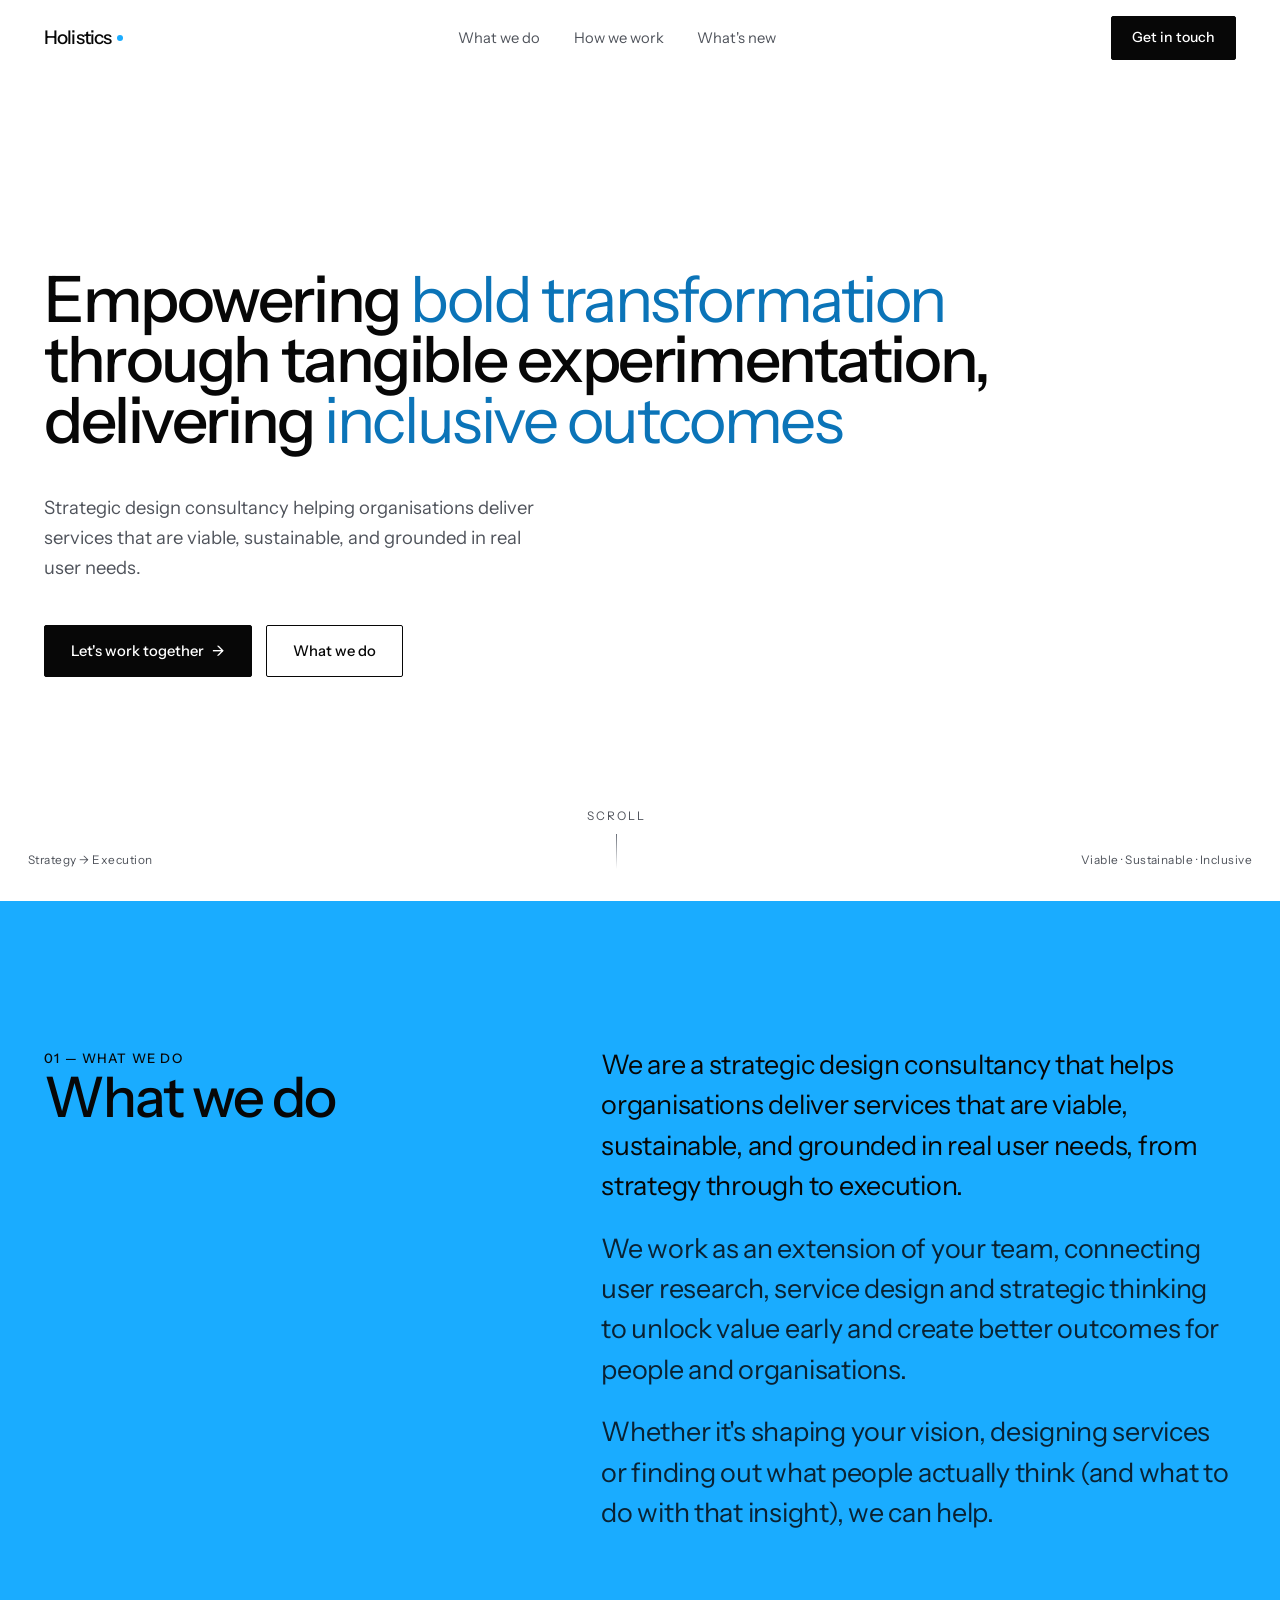
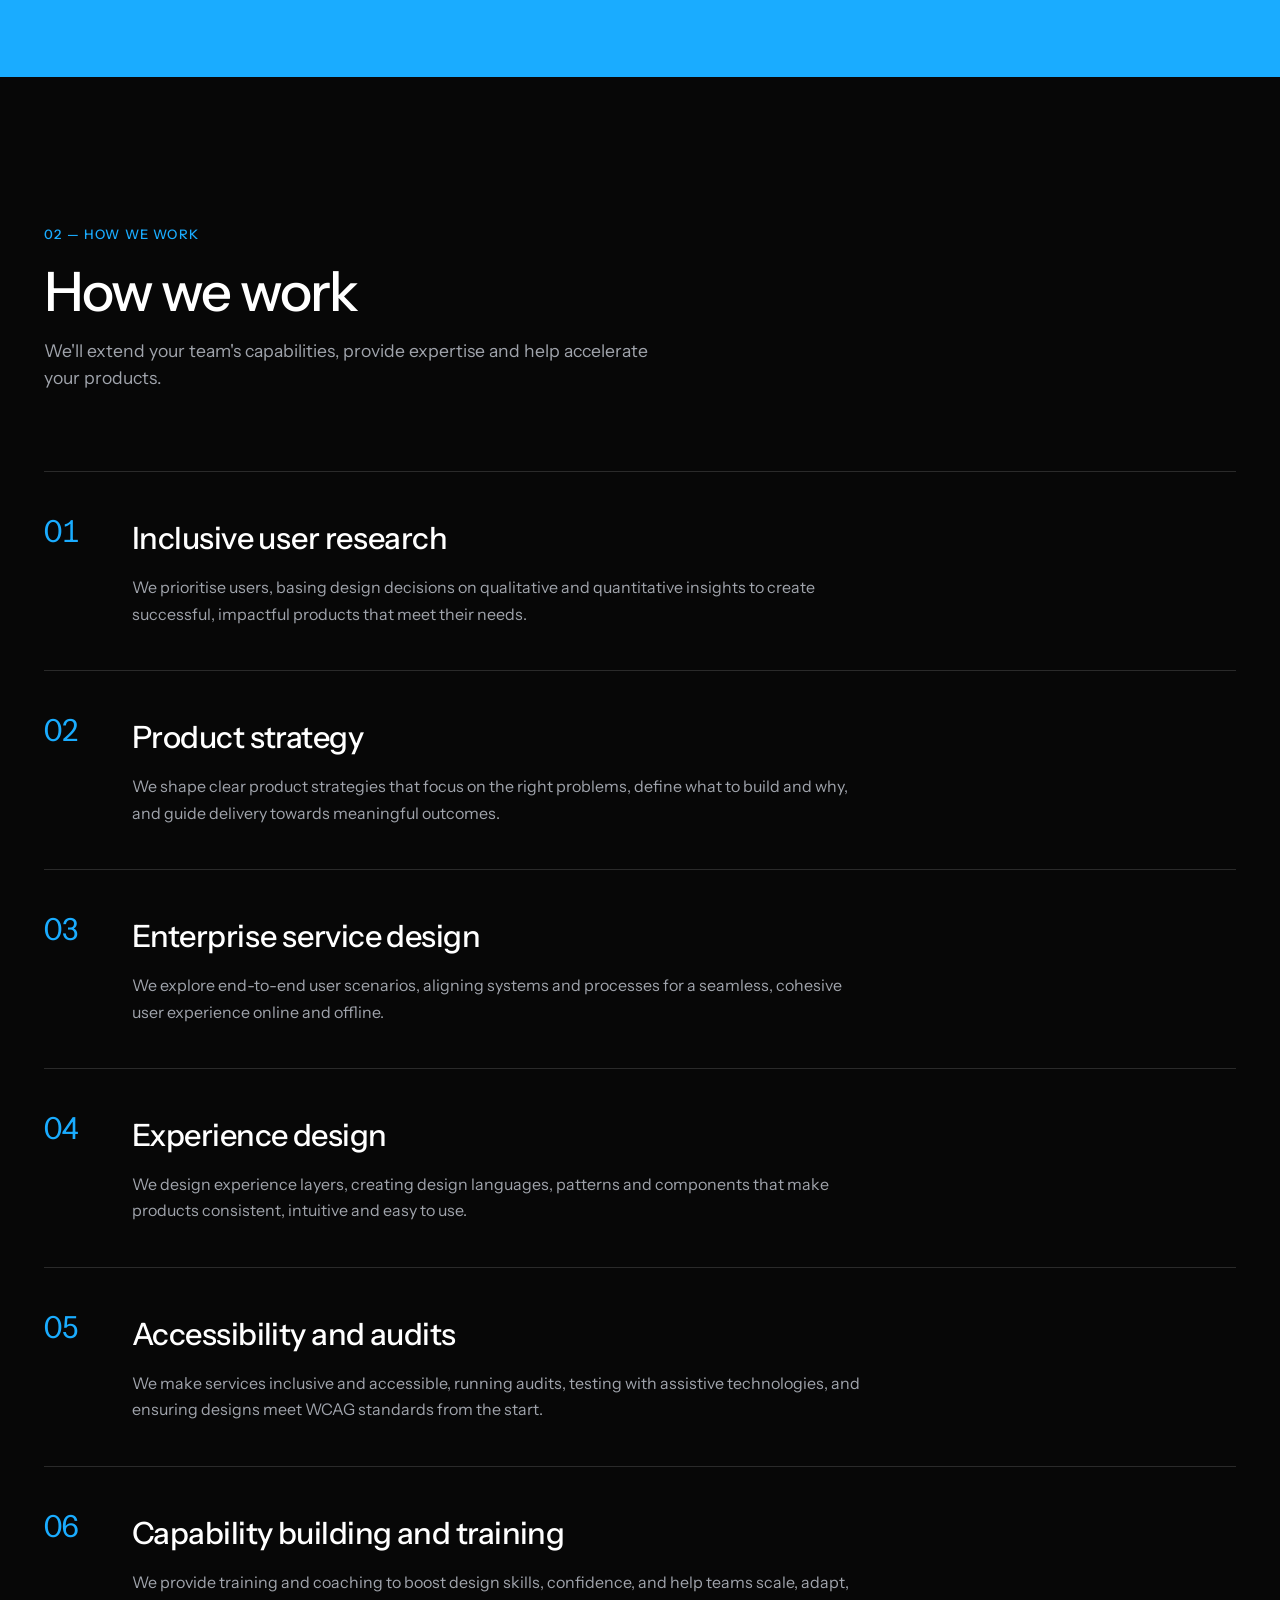
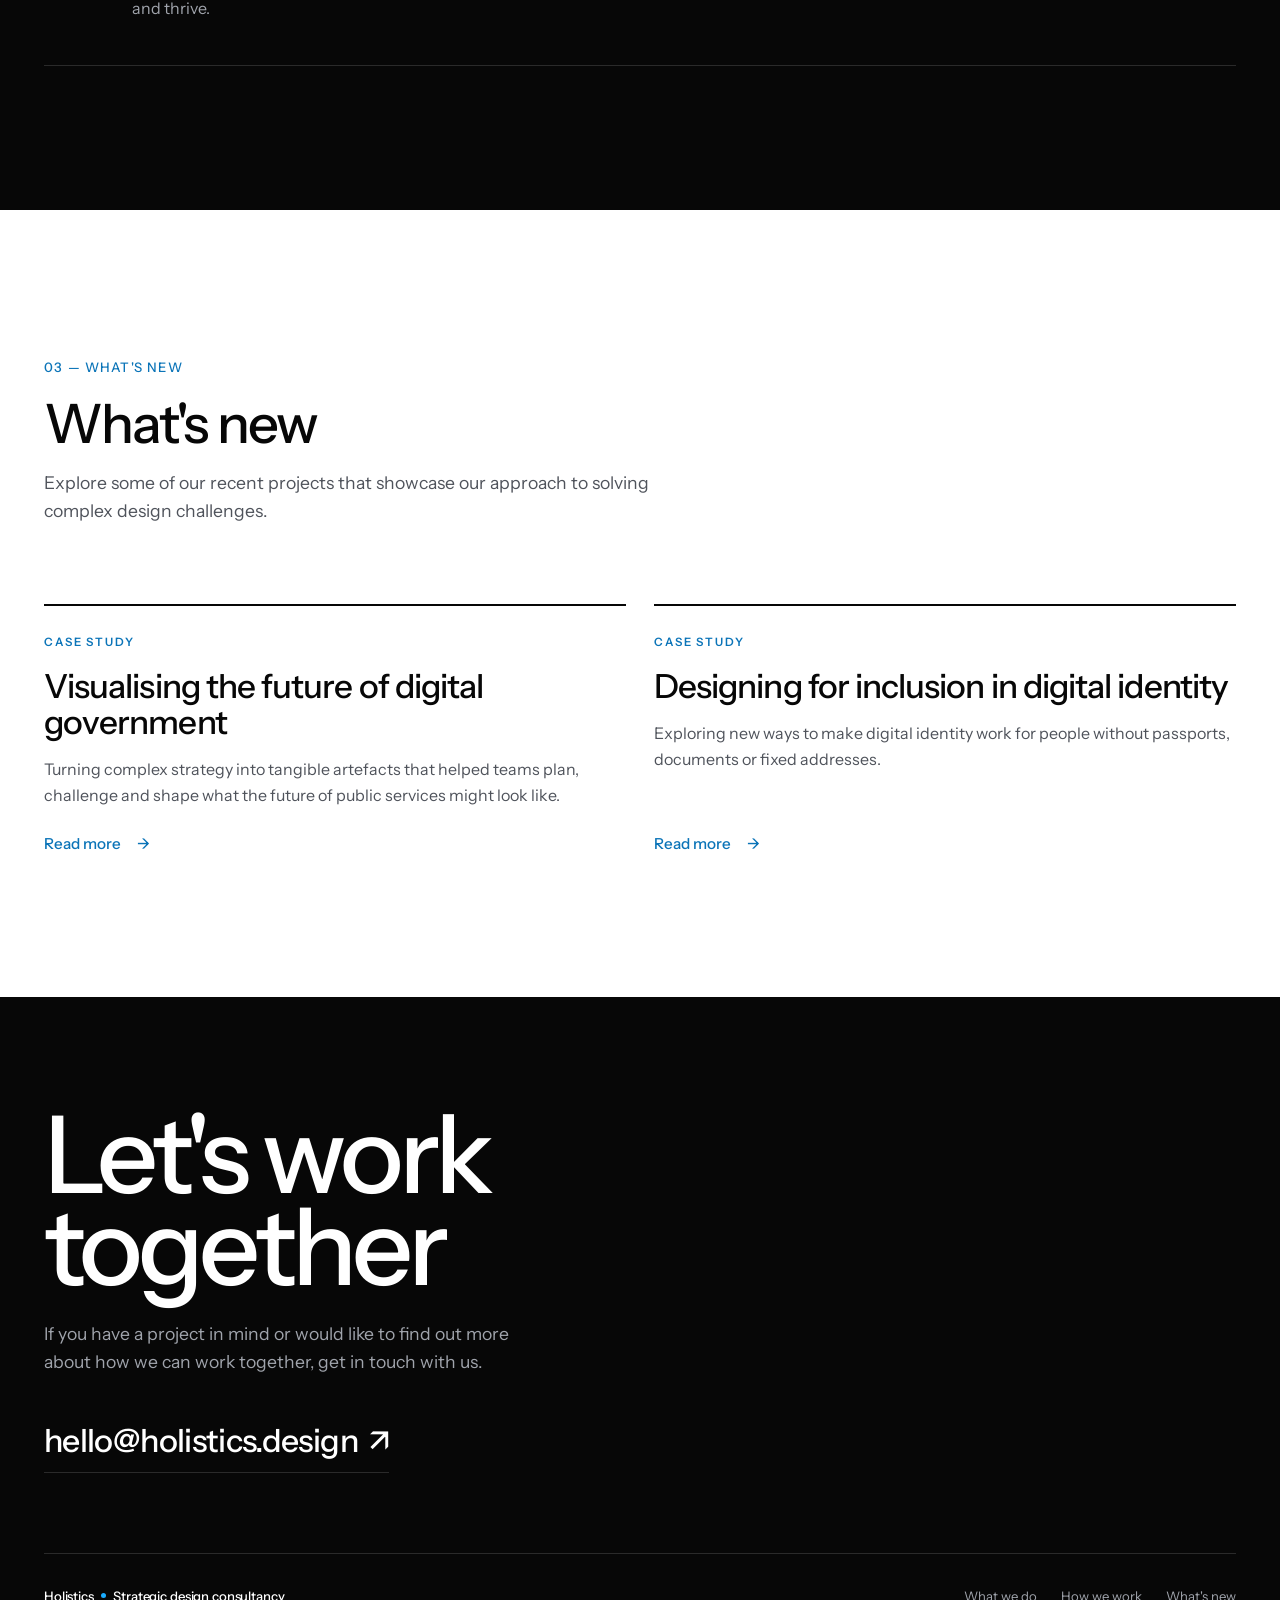
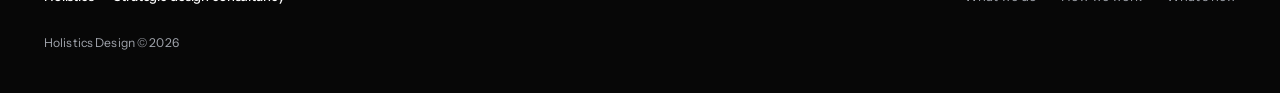
==== commit b60a01d6: "Push the IF language further: their type scale and a blue ground Taken from projectsbyif.com's own s" ====
--- a/index.html
+++ b/index.html
@@ -32,6 +32,7 @@
             --dark-line: rgba(255,255,255,0.14);
             --accent: #1aacff;      /* brand blue - dark grounds, marks */
             --accent-ink: #0b74b8;  /* blue text on white, AA at 4.99:1 */
+            --blue-bg: #1aacff;     /* blue as a full-bleed ground, black ink on top */
             --ease: cubic-bezier(0.22, 1, 0.36, 1);
             --maxw: 78rem;
             --sans: 'Instrument Sans', 'Helvetica Neue', Helvetica, Arial, sans-serif;
@@ -70,12 +71,11 @@
             display: inline-flex;
             align-items: center;
             gap: 0.6rem;
-            font-size: 0.72rem;
-            font-weight: 500;
-            letter-spacing: 0.18em;
+            font-size: 0.82rem;
+            letter-spacing: 0.09em;
             text-transform: uppercase;
             color: var(--accent-ink);
-            font-weight: 600;
+            font-weight: 500;
         }
 
         /* ---------- Buttons ---------- */
@@ -210,21 +210,22 @@
             padding: 4rem 0 6rem;
             overflow: hidden;
         }
-        .hero__inner { position: relative; z-index: 2; max-width: 64rem; }
+        .hero__inner { position: relative; z-index: 2; max-width: 72rem; }
+        @media (max-width: 860px) { .hero h1 br { display: none; } }
 
         .hero h1 {
             font-family: var(--serif);
-            font-weight: 400;
-            font-size: clamp(2.2rem, 5.6vw, 4.6rem);
-            line-height: 1.02;
-            letter-spacing: -0.03em;
+            font-weight: 500;
+            font-size: clamp(2.3rem, 5vw, 4.5rem);
+            line-height: 0.95;
+            letter-spacing: -0.038em;
             color: var(--fg);
         }
         .hero h1 strong { font-weight: 400; color: var(--accent-ink); }
 
         .hero__sub {
-            margin: 2.2rem 0 0;
-            max-width: 34rem;
+            margin: 2.6rem 0 0;
+            max-width: 32rem;
             font-size: clamp(1rem, 1.5vw, 1.15rem);
             color: var(--muted);
             line-height: 1.65;
@@ -269,13 +270,14 @@
         /* ---------- Sections ---------- */
         section { position: relative; }
 
-        .section-head { margin-bottom: 3.5rem; }
+        .section-head { margin-bottom: 5rem; }
         .section-head h2 {
             font-family: var(--serif);
-            font-size: clamp(1.9rem, 4vw, 3rem);
-            font-weight: 500;
-            letter-spacing: -0.022em;
-            line-height: 1.05;
+            font-size: clamp(2rem, 4.6vw, 3.4rem);
+            font-weight: 500;
+            letter-spacing: -0.035em;
+            line-height: 1.02;
+            max-width: 13ch;
             margin-top: 1.1rem;
         }
         .section-head .lead {
@@ -286,7 +288,12 @@
         }
 
         /* What we do — editorial two column */
-        .about { padding: 7rem 0; }
+        .about {
+            padding: 9rem 0;
+            background: var(--blue-bg);
+            color: var(--fg);
+        }
+        .about .eyebrow { color: var(--fg); }
         .about__grid {
             display: grid;
             grid-template-columns: 1fr;
@@ -294,26 +301,27 @@
         }
         .about__copy { display: flex; flex-direction: column; gap: 1.4rem; }
         .about__copy p {
-            font-size: clamp(1.15rem, 2vw, 1.6rem);
+            font-size: clamp(1.2rem, 2.1vw, 1.75rem);
             line-height: 1.5;
             font-weight: 400;
             letter-spacing: -0.01em;
             color: var(--fg);
         }
-        .about__copy p:not(:first-child) { color: var(--muted); }
+        .about__copy p:not(:first-child) { color: #0a2233; }
         .about__sticky h2 {
             font-family: var(--serif);
-            font-size: clamp(2rem, 4.5vw, 3.2rem);
-            font-weight: 500;
-            letter-spacing: -0.022em;
-            line-height: 1.02;
+            font-size: clamp(2.1rem, 4.8vw, 3.5rem);
+            font-weight: 500;
+            letter-spacing: -0.035em;
+            line-height: 0.98;
+            max-width: 11ch;
         }
 
         /* How we work — dark */
         .work {
             background: var(--dark);
             color: var(--dark-fg);
-            padding: 7.5rem 0;
+            padding: 9rem 0;
         }
         .work .eyebrow { color: var(--accent); }
         .work .eyebrow::before { background: rgba(255,255,255,0.25); }
@@ -324,7 +332,7 @@
             border-top: 1px solid var(--dark-line);
         }
         .work-item {
-            padding: 2.2rem 0;
+            padding: 2.7rem 0;
             border-bottom: 1px solid var(--dark-line);
             display: grid;
             grid-template-columns: auto 1fr;
@@ -333,9 +341,9 @@
             transition: padding-left 0.4s var(--ease);
         }
         .work-item .num {
-            font-size: 1.5rem;
+            font-size: 1.9rem;
             font-weight: 400;
-            letter-spacing: -0.02em;
+            letter-spacing: -0.03em;
             color: var(--accent);
             font-variant-numeric: tabular-nums;
             line-height: 1;
@@ -343,7 +351,7 @@
         }
         .work-item h3 {
             font-family: var(--serif);
-            font-size: clamp(1.3rem, 2.2vw, 1.7rem);
+            font-size: clamp(1.4rem, 2.4vw, 1.95rem);
             font-weight: 500;
             letter-spacing: -0.018em;
         }
@@ -358,7 +366,7 @@
         .work-item:hover h3 { color: var(--accent); }
 
         /* What's new */
-        .news { padding: 7.5rem 0; }
+        .news { padding: 9rem 0; }
         .cards {
             display: grid;
             grid-template-columns: 1fr;
@@ -386,10 +394,10 @@
         }
         .card h3 {
             font-family: var(--serif);
-            font-size: clamp(1.45rem, 2.4vw, 1.9rem);
-            font-weight: 500;
-            letter-spacing: -0.018em;
-            line-height: 1.14;
+            font-size: clamp(1.5rem, 2.6vw, 2.1rem);
+            font-weight: 500;
+            letter-spacing: -0.028em;
+            line-height: 1.08;
             margin-top: 1.1rem;
         }
         .card p {
@@ -425,10 +433,10 @@
         }
         .footer__cta h2 {
             font-family: var(--serif);
-            font-size: clamp(2.6rem, 7vw, 5.5rem);
-            font-weight: 500;
-            letter-spacing: -0.035em;
-            line-height: 0.98;
+            font-size: clamp(2.8rem, 8.4vw, 7rem);
+            font-weight: 500;
+            letter-spacing: -0.045em;
+            line-height: 0.86;
         }
         .footer__desc {
             margin-top: 1.6rem;
@@ -579,7 +587,7 @@
 
         /* ---------- Responsive ---------- */
         @media (min-width: 760px) {
-            .about__grid { grid-template-columns: 0.85fr 1.15fr; gap: 4rem; }
+            .about__grid { grid-template-columns: 0.85fr 1.15fr; gap: 5.5rem; }
             .about__sticky { position: sticky; top: 7rem; align-self: start; }
             .work-item { grid-template-columns: 3.5rem 1fr; }
             .cards { grid-template-columns: 1fr 1fr; gap: 1.75rem; }
@@ -685,7 +693,7 @@
     <section class="hero">
         <div class="wrap">
             <div class="hero__inner">
-                <h1 class="reveal in">Empowering <strong>bold transformation</strong> through tangible experimentation, delivering <strong>inclusive outcomes</strong></h1>
+                <h1 class="reveal in">Empowering <strong>bold transformation</strong><br>through tangible experimentation,<br>delivering <strong>inclusive outcomes</strong></h1>
                 <p class="hero__sub reveal in" data-d="1">Strategic design consultancy helping organisations deliver services that are viable, sustainable, and grounded in real user needs.</p>
                 <div class="hero__cta reveal in" data-d="2">
                     <a href="#contact" class="btn">Let's work together <span class="arr" aria-hidden="true">&rarr;</span></a>
